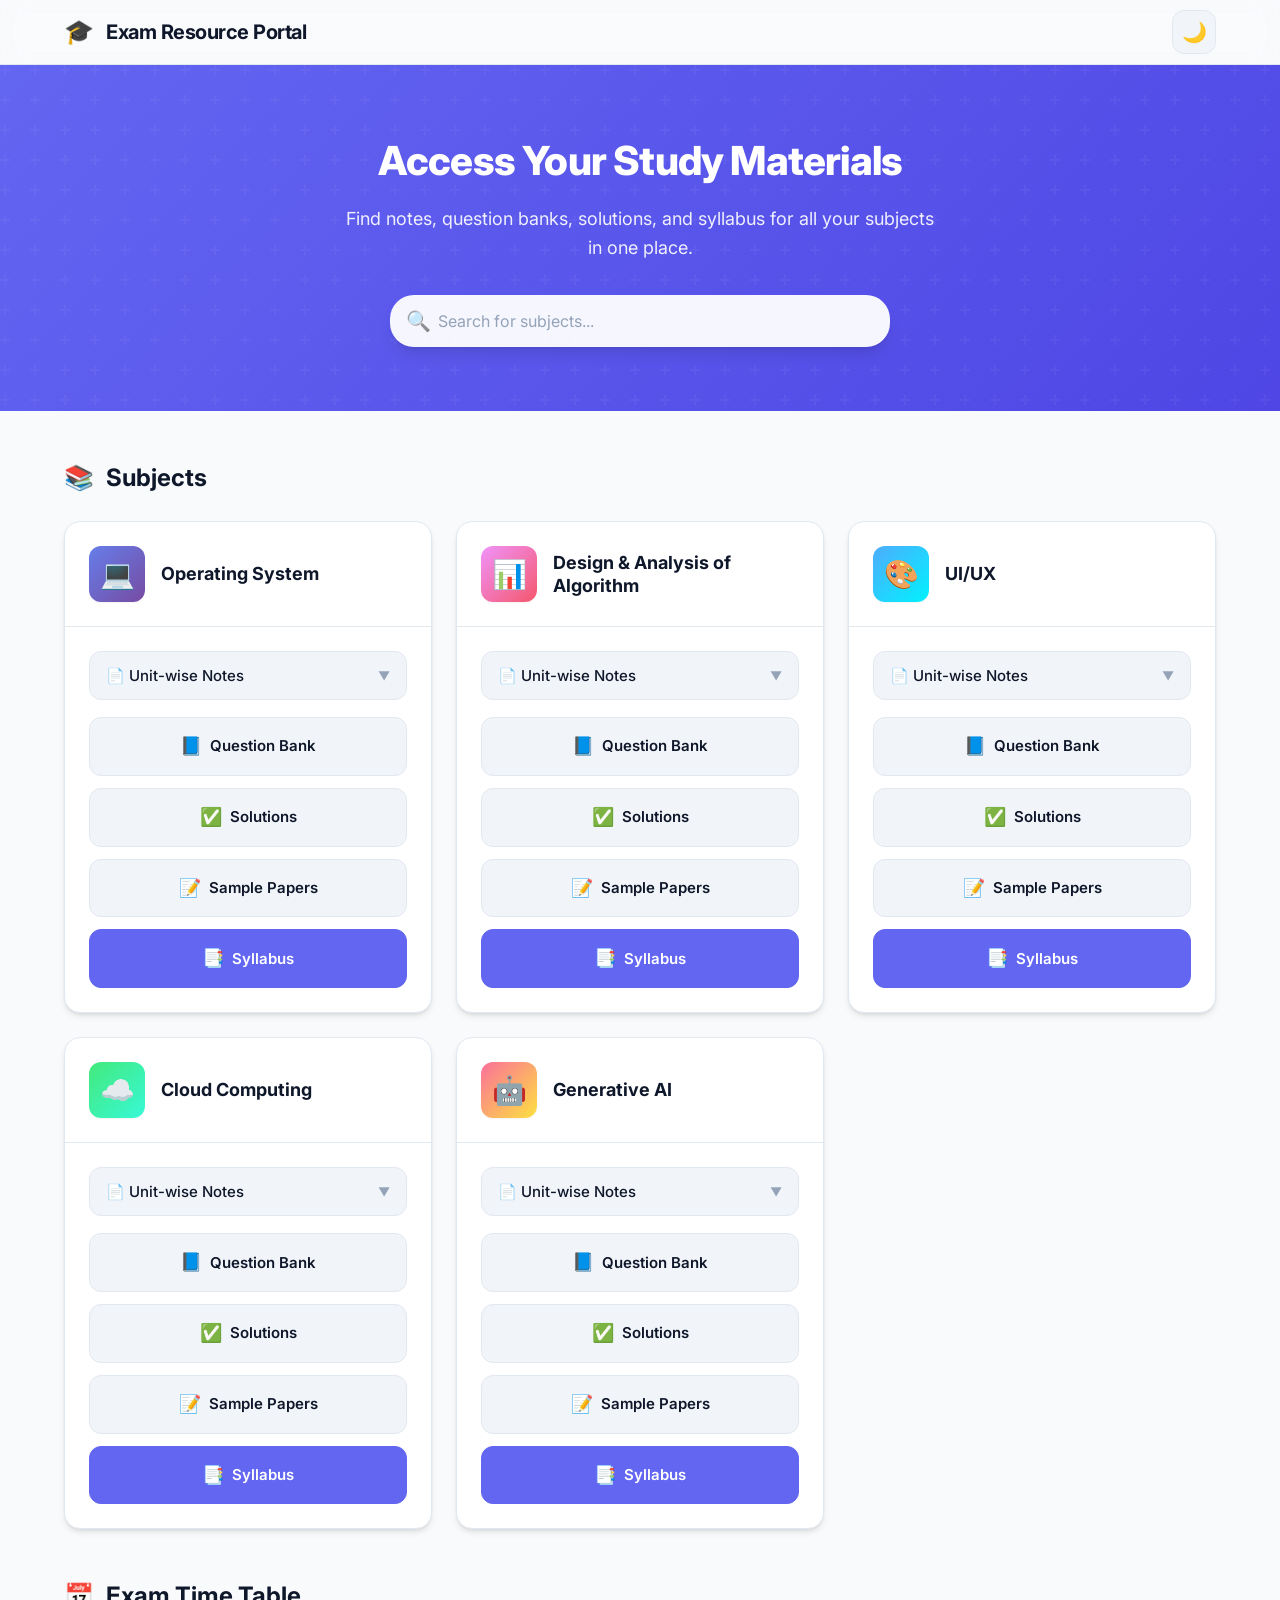
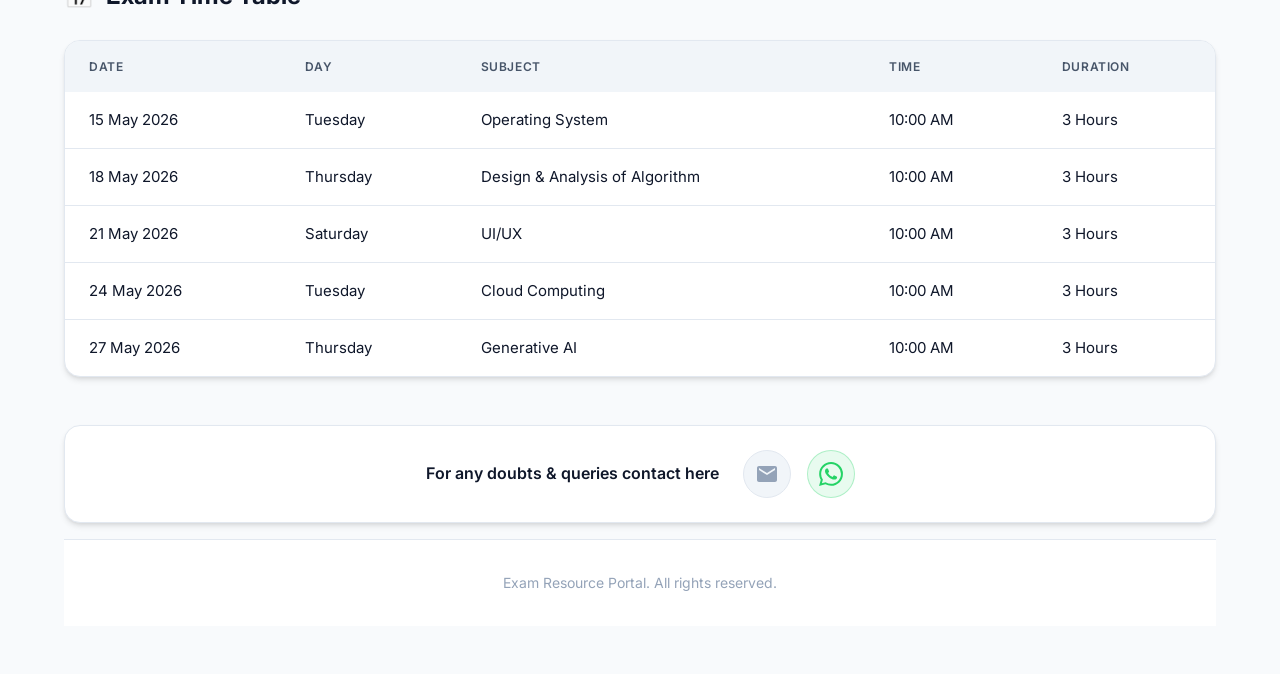
==== index.html @ 88c4375c "Update index.html" ====
<!DOCTYPE html>
<html lang="en">
<head>

        <!-- Google tag (gtag.js) -->
        <script async src="https://www.googletagmanager.com/gtag/js?id=G-FMNZ4J5W1L"></script>
        <script>
        window.dataLayer = window.dataLayer || [];
        function gtag(){dataLayer.push(arguments);}
        gtag('js', new Date());


        gtag('config', 'G-FMNZ4J5W1L');
        </script>


    <meta charset="UTF-8">
    <meta name="viewport" content="width=device-width, initial-scale=1.0">
    <title>Exam Resource Portal</title>
    <link rel="stylesheet" href="style.css">
    <link href="https://fonts.googleapis.com/css2?family=Inter:wght@300;400;500;600;700&display=swap" rel="stylesheet">
<base target="_blank">
</head>
<body>
    <!-- Navigation -->
    <nav class="navbar">
        <div class="container nav-container">
            <div class="logo">
                <span class="logo-icon">🎓</span>
                <span class="logo-text">Exam Resource Portal</span>
            </div>
            <div class="nav-right">
                <button class="theme-toggle" id="themeToggle" aria-label="Toggle Dark Mode">
                    <span class="toggle-icon">🌙</span>
                </button>
            </div>
        </div>
    </nav>

    <!-- Hero Section -->
    <header class="hero">
        <div class="container">
            <h1 class="hero-title">Access Your Study Materials</h1>
            <p class="hero-subtitle">Find notes, question banks, solutions, and syllabus for all your subjects in one place.</p>

            <div class="search-container">
                <span class="search-icon">🔍</span>
                <input type="text" class="search-input" id="searchInput" placeholder="Search for subjects..." autocomplete="off">
            </div>
        </div>
    </header>

    <!-- Main Content -->
    <main class="main-content">
        <div class="container">

            <!-- Subjects Section -->
            <section class="section subjects-section">
                <div class="section-header">
                    <span class="section-icon">📚</span>
                    <h2 class="section-title">Subjects</h2>
                </div>

                <div class="subjects-grid" id="subjectsGrid">

                    <!-- Operating System -->
                    <article class="subject-card" data-subject="Operating System">
                        <div class="card-header">
                            <div class="card-icon" style="background: linear-gradient(135deg, #667eea 0%, #764ba2 100%);">
                                💻
                            </div>
                            <h3 class="card-title">Operating System</h3>
                        </div>
                        <div class="card-body">
                            <div class="dropdown">
                                <button class="dropdown-toggle">
                                    <span>📄 Unit-wise Notes</span>
                                    <span class="dropdown-arrow">▼</span>
                                </button>
                                <div class="dropdown-menu">
                                    <a href="OS_Unit1.pdf" class="resource-link" download>
                                        <span class="link-icon">📄</span>
                                        <span>Unit 1</span>
                                    </a>
                                    <a href="OS_Unit2.pdf" class="resource-link" download>
                                        <span class="link-icon">📄</span>
                                        <span>Unit 2</span>
                                    </a>
                                    <a href="OS_Unit3.pdf" class="resource-link" download>
                                        <span class="link-icon">📄</span>
                                        <span>Unit 3</span>
                                    </a>
                                    <a href="OS_Unit4.pdf" class="resource-link" download>
                                        <span class="link-icon">📄</span>
                                        <span>Unit 4</span>
                                    </a>
                                </div>
                            </div>

                            <div class="button-group">
                                <a href="OS_QB.pdf" class="btn btn-secondary" download>
                                    <span class="btn-icon">📘</span>
                                    <span>Question Bank</span>
                                </a>
                                <a href="OS_QB_Solutions.pdf" class="btn btn-secondary" download>
                                    <span class="btn-icon">✅</span>
                                    <span>Solutions</span>
                                </a>
                                <a href="OS_Sample_papers.pdf" class="btn btn-secondary" download>
                                    <span class="btn-icon">📝</span>
                                    <span>Sample Papers</span>
                                </a>
                                <a href="Operating_System_Syllabus.pdf" class="btn btn-primary" download>
                                    <span class="btn-icon">📑</span>
                                    <span>Syllabus</span>
                                </a>
                            </div>
                        </div>
                    </article>

                    <!-- DAA -->
                    <article class="subject-card" data-subject="Design & Analysis of Algorithm">
                        <div class="card-header">
                            <div class="card-icon" style="background: linear-gradient(135deg, #f093fb 0%, #f5576c 100%);">
                                📊
                            </div>
                            <h3 class="card-title">Design & Analysis of Algorithm</h3>
                        </div>
                        <div class="card-body">
                            <div class="dropdown">
                                <button class="dropdown-toggle">
                                    <span>📄 Unit-wise Notes</span>
                                    <span class="dropdown-arrow">▼</span>
                                </button>
                                <div class="dropdown-menu">
                                    <a href="DAA_Unit1.pdf" class="resource-link" download>
                                        <span class="link-icon">📄</span>
                                        <span>Unit 1</span>
                                    </a>
                                    <a href="DAA_Unit2.pdf" class="resource-link" download>
                                        <span class="link-icon">📄</span>
                                        <span>Unit 2</span>
                                    </a>
                                    <a href="DAA_Unit3.pdf" class="resource-link" download>
                                        <span class="link-icon">📄</span>
                                        <span>Unit 3</span>
                                    </a>
                                    <a href="DAA_Unit4.pdf" class="resource-link" download>
                                        <span class="link-icon">📄</span>
                                        <span>Unit 4</span>
                                    </a>
                                </div>
                            </div>

                            <div class="button-group">
                                <a href="DAA_QB.pdf" class="btn btn-secondary" download>
                                    <span class="btn-icon">📘</span>
                                    <span>Question Bank</span>
                                </a>
                                <a href="DAA_QB_Solutions.pdf" class="btn btn-secondary" download>
                                    <span class="btn-icon">✅</span>
                                    <span>Solutions</span>
                                </a>
                                <a href="DAA_Sample_papers.pdf" class="btn btn-secondary" download>
                                    <span class="btn-icon">📝</span>
                                    <span>Sample Papers</span>
                                </a>
                                <a href="DAA_Syllabus.pdf" class="btn btn-primary" download>
                                    <span class="btn-icon">📑</span>
                                    <span>Syllabus</span>
                                </a>
                            </div>
                        </div>
                    </article>

                    <!-- UI/UX -->
                    <article class="subject-card" data-subject="UI/UX">
                        <div class="card-header">
                            <div class="card-icon" style="background: linear-gradient(135deg, #4facfe 0%, #00f2fe 100%);">
                                🎨
                            </div>
                            <h3 class="card-title">UI/UX</h3>
                        </div>
                        <div class="card-body">
                            <div class="dropdown">
                                <button class="dropdown-toggle">
                                    <span>📄 Unit-wise Notes</span>
                                    <span class="dropdown-arrow">▼</span>
                                </button>
                                <div class="dropdown-menu">
                                    <a href="UIUX_Unit1.pdf" class="resource-link" download>
                                        <span class="link-icon">📄</span>
                                        <span>Unit 1</span>
                                    </a>
                                    <a href="UIUX_Unit2.pdf" class="resource-link" download>
                                        <span class="link-icon">📄</span>
                                        <span>Unit 2</span>
                                    </a>
                                    <a href="UIUX_Unit3.pdf" class="resource-link" download>
                                        <span class="link-icon">📄</span>
                                        <span>Unit 3</span>
                                    </a>
                                    <a href="UIUX_Unit4.pdf" class="resource-link" download>
                                        <span class="link-icon">📄</span>
                                        <span>Unit 4</span>
                                    </a>
                                </div>
                            </div>

                            <div class="button-group">
                                <a href="UIUX_QB.pdf" class="btn btn-secondary" download>
                                    <span class="btn-icon">📘</span>
                                    <span>Question Bank</span>
                                </a>
                                <a href="UIUX_QB_Solutions.pdf" class="btn btn-secondary" download>
                                    <span class="btn-icon">✅</span>
                                    <span>Solutions</span>
                                </a>
                                <a href="UIUX_Sample_papers.pdf" class="btn btn-secondary" download>
                                    <span class="btn-icon">📝</span>
                                    <span>Sample Papers</span>
                                </a>
                                <a href="UIUX_Syllabus.pdf" class="btn btn-primary" download>
                                    <span class="btn-icon">📑</span>
                                    <span>Syllabus</span>
                                </a>
                            </div>
                        </div>
                    </article>

                    <!-- Cloud Computing -->
                    <article class="subject-card" data-subject="Cloud Computing">
                        <div class="card-header">
                            <div class="card-icon" style="background: linear-gradient(135deg, #43e97b 0%, #38f9d7 100%);">
                                ☁️
                            </div>
                            <h3 class="card-title">Cloud Computing</h3>
                        </div>
                        <div class="card-body">
                            <div class="dropdown">
                                <button class="dropdown-toggle">
                                    <span>📄 Unit-wise Notes</span>
                                    <span class="dropdown-arrow">▼</span>
                                </button>
                                <div class="dropdown-menu">
                                    <a href="CC_Unit1.pdf" class="resource-link" download>
                                        <span class="link-icon">📄</span>
                                        <span>Unit 1</span>
                                    </a>
                                    <a href="CC_Unit2.pdf" class="resource-link" download>
                                        <span class="link-icon">📄</span>
                                        <span>Unit 2</span>
                                    </a>
                                    <a href="CC_Unit3.pdf" class="resource-link" download>
                                        <span class="link-icon">📄</span>
                                        <span>Unit 3</span>
                                    </a>
                                    <a href="CC_Unit4.pdf" class="resource-link" download>
                                        <span class="link-icon">📄</span>
                                        <span>Unit 4</span>
                                    </a>
                                </div>
                            </div>

                            <div class="button-group">
                                <a href="CC_QB.pdf" class="btn btn-secondary" download>
                                    <span class="btn-icon">📘</span>
                                    <span>Question Bank</span>
                                </a>
                                <a href="CC_QB_Solutions.pdf" class="btn btn-secondary" download>
                                    <span class="btn-icon">✅</span>
                                    <span>Solutions</span>
                                </a>
                                <a href="CC_Sample_papers.pdf" class="btn btn-secondary" download>
                                    <span class="btn-icon">📝</span>
                                    <span>Sample Papers</span>
                                </a>
                                <a href="CC_Syllabus.pdf" class="btn btn-primary" download>
                                    <span class="btn-icon">📑</span>
                                    <span>Syllabus</span>
                                </a>
                            </div>
                        </div>
                    </article>

                    <!-- Generative AI -->
                    <article class="subject-card" data-subject="Generative AI">
                        <div class="card-header">
                            <div class="card-icon" style="background: linear-gradient(135deg, #fa709a 0%, #fee140 100%);">
                                🤖
                            </div>
                            <h3 class="card-title">Generative AI</h3>
                        </div>
                        <div class="card-body">
                            <div class="dropdown">
                                <button class="dropdown-toggle">
                                    <span>📄 Unit-wise Notes</span>
                                    <span class="dropdown-arrow">▼</span>
                                </button>
                                <div class="dropdown-menu">
                                    <a href="GEN_AI_Unit1.pdf" class="resource-link" download>
                                        <span class="link-icon">📄</span>
                                        <span>Unit 1</span>
                                    </a>
                                    <a href="GEN_AI_Unit2.pdf" class="resource-link" download>
                                        <span class="link-icon">📄</span>
                                        <span>Unit 2</span>
                                    </a>
                                    <a href="GEN_AI_Unit3.pdf" class="resource-link" download>
                                        <span class="link-icon">📄</span>
                                        <span>Unit 3</span>
                                    </a>
                                    <a href="GEN_AI_Unit4.pdf" class="resource-link" download>
                                        <span class="link-icon">📄</span>
                                        <span>Unit 4</span>
                                    </a>
                                </div>
                            </div>

                            <div class="button-group">
                                <a href="GEN_AI_QB.pdf" class="btn btn-secondary" download>
                                    <span class="btn-icon">📘</span>
                                    <span>Question Bank</span>
                                </a>
                                <a href="GEN_AI_QB_Solutions.pdf" class="btn btn-secondary" download>
                                    <span class="btn-icon">✅</span>
                                    <span>Solutions</span>
                                </a>
                                <a href="GEN_AI_Sample_papers.pdf" class="btn btn-secondary" download>
                                    <span class="btn-icon">📝</span>
                                    <span>Sample Papers</span>
                                </a>
                                <a href="GEN_AI_6TH_Syllabus.pdf" class="btn btn-primary" download>
                                    <span class="btn-icon">📑</span>
                                    <span>Syllabus</span>
                                </a>
                            </div>
                        </div>
                    </article>

                </div>

                <!-- No Results Message -->
                <div class="no-results" id="noResults" style="display: none;">
                    <div class="no-results-icon">🔍</div>
                    <h3>No subjects found</h3>
                    <p>Try adjusting your search terms</p>
                </div>
            </section>

            <!-- Exam Time Table Section -->
            <section class="section timetable-section">
                <div class="section-header">
                    <span class="section-icon">📅</span>
                    <h2 class="section-title">Exam Time Table</h2>
                </div>
                <div class="table-wrapper">
                    <table class="timetable">
                        <thead>
                            <tr>
                                <th>Date</th>
                                <th>Day</th>
                                <th>Subject</th>
                                <th>Time</th>
                                <th>Duration</th>
                            </tr>
                        </thead>
                        <tbody>
                            <tr>
                                <td>15 May 2026</td>
                                <td>Tuesday</td>
                                <td>Operating System</td>
                                <td>10:00 AM</td>
                                <td>3 Hours</td>
                            </tr>
                            <tr>
                                <td>18 May 2026</td>
                                <td>Thursday</td>
                                <td>Design & Analysis of Algorithm</td>
                                <td>10:00 AM</td>
                                <td>3 Hours</td>
                            </tr>
                            <tr>
                                <td>21 May 2026</td>
                                <td>Saturday</td>
                                <td>UI/UX</td>
                                <td>10:00 AM</td>
                                <td>3 Hours</td>
                            </tr>
                            <tr>
                                <td>24 May 2026</td>
                                <td>Tuesday</td>
                                <td>Cloud Computing</td>
                                <td>10:00 AM</td>
                                <td>3 Hours</td>
                            </tr>
                            <tr>
                                <td>27 May 2026</td>
                                <td>Thursday</td>
                                <td>Generative AI</td>
                                <td>10:00 AM</td>
                                <td>3 Hours</td>
                            </tr>
                        </tbody>
                    </table>
                </div>
            </section>

            <!-- Contact Section -->
            <section class="section contact-section">
                <div class="contact-card">
                    <div class="contact-text">For any doubts & queries contact here</div>
                    <div class="contact-icons">
                        <a href="mailto:arman.tamboli23@pccoepune.org" class="contact-icon-link email-link" aria-label="Email">
                            <svg class="contact-svg-icon" viewBox="0 0 24 24" fill="none" xmlns="http://www.w3.org/2000/svg">
                                <path d="M20 4H4C2.9 4 2.01 4.9 2.01 6L2 18C2 19.1 2.9 20 4 20H20C21.1 20 22 19.1 22 18V6C22 4.9 21.1 4 20 4ZM20 8L12 13L4 8V6L12 11L20 6V8Z" fill="currentColor"/>
                            </svg>
                        </a>
                        <a href="https://wa.me/918847712083" target="_blank" rel="noopener noreferrer" class="contact-icon-link whatsapp-link" aria-label="WhatsApp">
                            <svg class="contact-svg-icon" viewBox="0 0 24 24" fill="none" xmlns="http://www.w3.org/2000/svg">
                                <path fill-rule="evenodd" clip-rule="evenodd" d="M17.472 14.382c-.297-.149-1.758-.867-2.03-.967-.273-.099-.471-.148-.67.15-.197.297-.767.966-.94 1.164-.173.199-.347.223-.644.075-.297-.15-1.255-.463-2.39-1.475-.883-.788-1.48-1.761-1.653-2.059-.173-.297-.018-.458.13-.606.134-.133.298-.347.446-.52.149-.174.198-.298.298-.497.099-.198.05-.371-.025-.52-.075-.149-.669-1.612-.916-2.207-.242-.579-.487-.5-.669-.51-.173-.008-.371-.01-.57-.01-.198 0-.52.074-.792.372-.272.297-1.04 1.016-1.04 2.479 0 1.462 1.065 2.875 1.213 3.074.149.198 2.096 3.2 5.077 4.487.709.306 1.262.489 1.694.625.712.227 1.36.195 1.871.118.571-.085 1.758-.719 2.006-1.413.248-.694.248-1.289.173-1.413-.074-.124-.272-.198-.57-.347m-5.421 7.403h-.004a9.87 9.87 0 01-5.031-1.378l-.361-.214-3.741.982.998-3.648-.235-.374a9.86 9.86 0 01-1.51-5.26c.001-5.45 4.436-9.884 9.888-9.884 2.64 0 5.122 1.03 6.988 2.898a9.825 9.825 0 012.893 6.994c-.003 5.45-4.437 9.884-9.885 9.884m8.413-18.297A11.815 11.815 0 0012.05 0C5.495 0 .16 5.335.157 11.892c0 2.096.547 4.142 1.588 5.945L.057 24l6.305-1.654a11.882 11.882 0 005.683 1.448h.005c6.554 0 11.89-5.335 11.893-11.893a11.821 11.821 0 00-3.48-8.413z" fill="currentColor"/>
                            </svg>
                        </a>
                    </div>
                </div>
            </section>

        <!-- Footer -->
    <footer class="footer">
        <div class="container">
            <p> Exam Resource Portal. All rights reserved.</p>
        </div>
    </footer>

    <script src="script.js"></script>
</body>
</html>
---- style.css ----
/* ============================================
   CSS VARIABLES & THEME SYSTEM
   ============================================ */
:root {
    /* Light Theme Colors */
    --bg-primary: #f8fafc;
    --bg-secondary: #ffffff;
    --bg-tertiary: #f1f5f9;
    --text-primary: #0f172a;
    --text-secondary: #475569;
    --text-muted: #94a3b8;
    --border-color: #e2e8f0;
    --shadow-sm: 0 1px 2px 0 rgb(0 0 0 / 0.05);
    --shadow-md: 0 4px 6px -1px rgb(0 0 0 / 0.1), 0 2px 4px -2px rgb(0 0 0 / 0.1);
    --shadow-lg: 0 10px 15px -3px rgb(0 0 0 / 0.1), 0 4px 6px -4px rgb(0 0 0 / 0.1);
    --shadow-xl: 0 20px 25px -5px rgb(0 0 0 / 0.1), 0 8px 10px -6px rgb(0 0 0 / 0.1);
    --accent-primary: #6366f1;
    --accent-primary-hover: #4f46e5;
    --accent-secondary: #f1f5f9;
    --accent-secondary-hover: #e2e8f0;
    --success: #10b981;
    --radius-sm: 8px;
    --radius-md: 12px;
    --radius-lg: 16px;
    --radius-xl: 24px;
    --transition-fast: 150ms ease;
    --transition-base: 250ms ease;
    --transition-slow: 350ms ease;
}

[data-theme="dark"] {
    /* Dark Theme Colors */
    --bg-primary: #0f172a;
    --bg-secondary: #1e293b;
    --bg-tertiary: #334155;
    --text-primary: #f1f5f9;
    --text-secondary: #cbd5e1;
    --text-muted: #64748b;
    --border-color: #334155;
    --shadow-sm: 0 1px 2px 0 rgb(0 0 0 / 0.3);
    --shadow-md: 0 4px 6px -1px rgb(0 0 0 / 0.4), 0 2px 4px -2px rgb(0 0 0 / 0.4);
    --shadow-lg: 0 10px 15px -3px rgb(0 0 0 / 0.5), 0 4px 6px -4px rgb(0 0 0 / 0.5);
    --shadow-xl: 0 20px 25px -5px rgb(0 0 0 / 0.5), 0 8px 10px -6px rgb(0 0 0 / 0.5);
    --accent-primary: #818cf8;
    --accent-primary-hover: #a5b4fc;
    --accent-secondary: #334155;
    --accent-secondary-hover: #475569;
}

/* ============================================
   RESET & BASE STYLES
   ============================================ */
* {
    margin: 0;
    padding: 0;
    box-sizing: border-box;
}

html {
    scroll-behavior: smooth;
}

body {
    font-family: 'Inter', -apple-system, BlinkMacSystemFont, 'Segoe UI', Roboto, sans-serif;
    background-color: var(--bg-primary);
    color: var(--text-primary);
    line-height: 1.6;
    transition: background-color var(--transition-base), color var(--transition-base);
    min-height: 100vh;
    display: flex;
    flex-direction: column;
}

a {
    text-decoration: none;
    color: inherit;
}

.container {
    width: 100%;
    max-width: 1200px;
    margin: 0 auto;
    padding: 0 1.5rem;
}

/* ============================================
   NAVIGATION
   ============================================ */
.navbar {
    background-color: var(--bg-secondary);
    border-bottom: 1px solid var(--border-color);
    position: sticky;
    top: 0;
    z-index: 100;
    backdrop-filter: blur(12px);
    background-color: rgba(var(--bg-secondary), 0.85);
    transition: background-color var(--transition-base), border-color var(--transition-base);
}

.nav-container {
    display: flex;
    align-items: center;
    justify-content: space-between;
    height: 64px;
}

.logo {
    display: flex;
    align-items: center;
    gap: 0.75rem;
}

.logo-icon {
    font-size: 1.5rem;
    line-height: 1;
}

.logo-text {
    font-size: 1.25rem;
    font-weight: 700;
    color: var(--text-primary);
    letter-spacing: -0.025em;
}

.nav-right {
    display: flex;
    align-items: center;
    gap: 1rem;
}

.theme-toggle {
    background: var(--bg-tertiary);
    border: 1px solid var(--border-color);
    width: 44px;
    height: 44px;
    border-radius: var(--radius-md);
    display: flex;
    align-items: center;
    justify-content: center;
    cursor: pointer;
    font-size: 1.25rem;
    transition: all var(--transition-fast);
    color: var(--text-primary);
}

.theme-toggle:hover {
    transform: scale(1.05);
    box-shadow: var(--shadow-md);
    background: var(--accent-secondary);
}

/* ============================================
   HERO SECTION
   ============================================ */
.hero {
    background: linear-gradient(135deg, var(--accent-primary) 0%, var(--accent-primary-hover) 100%);
    color: white;
    padding: 4rem 0;
    text-align: center;
    position: relative;
    overflow: hidden;
}

.hero::before {
    content: '';
    position: absolute;
    top: 0;
    left: 0;
    right: 0;
    bottom: 0;
    background: url("data:image/svg+xml,%3Csvg width='60' height='60' viewBox='0 0 60 60' xmlns='http://www.w3.org/2000/svg'%3E%3Cg fill='none' fill-rule='evenodd'%3E%3Cg fill='%23ffffff' fill-opacity='0.08'%3E%3Cpath d='M36 34v-4h-2v4h-4v2h4v4h2v-4h4v-2h-4zm0-30V0h-2v4h-4v2h4v4h2V6h4V4h-4zM6 34v-4H4v4H0v2h4v4h2v-4h4v-2H6zM6 4V0H4v4H0v2h4v4h2V6h4V4H6z'/%3E%3C/g%3E%3C/g%3E%3C/svg%3E");
    opacity: 0.5;
}

.hero-title {
    font-size: 2.5rem;
    font-weight: 800;
    margin-bottom: 0.75rem;
    position: relative;
    letter-spacing: -0.02em;
}

.hero-subtitle {
    font-size: 1.125rem;
    opacity: 0.9;
    margin-bottom: 2rem;
    max-width: 600px;
    margin-left: auto;
    margin-right: auto;
    position: relative;
}

/* Search Bar */
.search-container {
    position: relative;
    max-width: 500px;
    margin: 0 auto;
    position: relative;
    z-index: 1;
}

.search-icon {
    position: absolute;
    left: 1rem;
    top: 50%;
    transform: translateY(-50%);
    font-size: 1.25rem;
    opacity: 0.7;
    pointer-events: none;
}

.search-input {
    width: 100%;
    padding: 1rem 1rem 1rem 3rem;
    border: none;
    border-radius: var(--radius-xl);
    background: rgba(255, 255, 255, 0.95);
    color: var(--text-primary);
    font-size: 1rem;
    font-family: inherit;
    box-shadow: var(--shadow-lg);
    transition: all var(--transition-fast);
}

.search-input:focus {
    outline: none;
    box-shadow: 0 0 0 4px rgba(255, 255, 255, 0.3), var(--shadow-xl);
}

.search-input::placeholder {
    color: var(--text-muted);
}

/* ============================================
   MAIN CONTENT & SECTIONS
   ============================================ */
.main-content {
    flex: 1;
    padding: 3rem 0;
}

.section {
    margin-bottom: 3rem;
}

.section-header {
    display: flex;
    align-items: center;
    gap: 0.75rem;
    margin-bottom: 1.5rem;
}

.section-icon {
    font-size: 1.5rem;
}

.section-title {
    font-size: 1.5rem;
    font-weight: 700;
    color: var(--text-primary);
}

/* ============================================
   TIMETABLE
   ============================================ */
.table-wrapper {
    background: var(--bg-secondary);
    border-radius: var(--radius-lg);
    box-shadow: var(--shadow-md);
    overflow: hidden;
    border: 1px solid var(--border-color);
    transition: box-shadow var(--transition-base), border-color var(--transition-base);
}

.timetable {
    width: 100%;
    border-collapse: collapse;
    font-size: 0.9375rem;
}

.timetable thead {
    background: var(--bg-tertiary);
}

.timetable th {
    padding: 1rem 1.5rem;
    text-align: left;
    font-weight: 600;
    color: var(--text-secondary);
    text-transform: uppercase;
    font-size: 0.75rem;
    letter-spacing: 0.05em;
}

.timetable td {
    padding: 1rem 1.5rem;
    border-bottom: 1px solid var(--border-color);
    color: var(--text-primary);
    transition: background-color var(--transition-fast);
}

.timetable tbody tr {
    transition: background-color var(--transition-fast);
}

.timetable tbody tr:hover {
    background-color: var(--bg-tertiary);
}

.timetable tbody tr:last-child td {
    border-bottom: none;
}

/* ============================================
   SUBJECT CARDS GRID
   ============================================ */
.subjects-grid {
    display: grid;
    grid-template-columns: repeat(auto-fill, minmax(320px, 1fr));
    gap: 1.5rem;
}

.subject-card {
    background: var(--bg-secondary);
    border-radius: var(--radius-lg);
    box-shadow: var(--shadow-md);
    border: 1px solid var(--border-color);
    overflow: hidden;
    transition: transform var(--transition-base), box-shadow var(--transition-base), border-color var(--transition-base);
    display: flex;
    flex-direction: column;
}

.subject-card:hover {
    transform: translateY(-4px);
    box-shadow: var(--shadow-xl);
    border-color: var(--accent-primary);
}

.card-header {
    padding: 1.5rem;
    display: flex;
    align-items: center;
    gap: 1rem;
    border-bottom: 1px solid var(--border-color);
}

.card-icon {
    width: 56px;
    height: 56px;
    border-radius: var(--radius-md);
    display: flex;
    align-items: center;
    justify-content: center;
    font-size: 1.75rem;
    flex-shrink: 0;
    box-shadow: var(--shadow-sm);
}

.card-title {
    font-size: 1.125rem;
    font-weight: 700;
    color: var(--text-primary);
    line-height: 1.3;
}

.card-body {
    padding: 1.5rem;
    display: flex;
    flex-direction: column;
    gap: 1rem;
    flex: 1;
}

/* ============================================
   DROPDOWN (COLLAPSIBLE)
   ============================================ */
.dropdown {
    position: relative;
}

.dropdown-toggle {
    width: 100%;
    display: flex;
    align-items: center;
    justify-content: space-between;
    padding: 0.875rem 1rem;
    background: var(--bg-tertiary);
    border: 1px solid var(--border-color);
    border-radius: var(--radius-md);
    color: var(--text-primary);
    font-size: 0.9375rem;
    font-weight: 500;
    font-family: inherit;
    cursor: pointer;
    transition: all var(--transition-fast);
}

.dropdown-toggle:hover {
    background: var(--accent-secondary-hover);
    border-color: var(--accent-primary);
}

.dropdown-toggle.active {
    border-radius: var(--radius-md) var(--radius-md) 0 0;
    border-bottom-color: transparent;
    background: var(--accent-secondary-hover);
}

.dropdown-arrow {
    font-size: 0.75rem;
    transition: transform var(--transition-base);
    color: var(--text-muted);
}

.dropdown-toggle.active .dropdown-arrow {
    transform: rotate(180deg);
}

.dropdown-menu {
    max-height: 0;
    overflow: hidden;
    transition: max-height var(--transition-slow), opacity var(--transition-base);
    opacity: 0;
    background: var(--bg-tertiary);
    border: 1px solid var(--border-color);
    border-top: none;
    border-radius: 0 0 var(--radius-md) var(--radius-md);
    display: flex;
    flex-direction: column;
}

.dropdown-menu.open {
    max-height: 300px;
    opacity: 1;
}

.resource-link {
    display: flex;
    align-items: center;
    gap: 0.75rem;
    padding: 0.75rem 1rem;
    color: var(--text-secondary);
    font-size: 0.9375rem;
    transition: all var(--transition-fast);
    border-bottom: 1px solid var(--border-color);
}

.resource-link:last-child {
    border-bottom: none;
}

.resource-link:hover {
    background: var(--bg-secondary);
    color: var(--accent-primary);
    padding-left: 1.25rem;
}

.link-icon {
    font-size: 1rem;
}

/* ============================================
   BUTTONS
   ============================================ */
.button-group {
    display: flex;
    flex-direction: column;
    gap: 0.75rem;
    margin-top: auto;
}

.btn {
    display: flex;
    align-items: center;
    justify-content: center;
    gap: 0.5rem;
    padding: 0.875rem 1rem;
    border-radius: var(--radius-md);
    font-size: 0.9375rem;
    font-weight: 600;
    font-family: inherit;
    cursor: pointer;
    transition: all var(--transition-fast);
    border: 1px solid transparent;
}

.btn-icon {
    font-size: 1.125rem;
}

.btn-primary {
    background: var(--accent-primary);
    color: white;
    border-color: var(--accent-primary);
}

.btn-primary:hover {
    background: var(--accent-primary-hover);
    transform: translateY(-2px);
    box-shadow: 0 4px 12px rgba(99, 102, 241, 0.4);
}

.btn-secondary {
    background: var(--accent-secondary);
    color: var(--text-primary);
    border-color: var(--border-color);
}

.btn-secondary:hover {
    background: var(--accent-secondary-hover);
    border-color: var(--accent-primary);
    transform: translateY(-2px);
}

/* ============================================
   NO RESULTS
   ============================================ */
.no-results {
    text-align: center;
    padding: 4rem 2rem;
    color: var(--text-muted);
}

.no-results-icon {
    font-size: 3rem;
    margin-bottom: 1rem;
    opacity: 0.5;
}

.no-results h3 {
    color: var(--text-secondary);
    margin-bottom: 0.5rem;
}

/* ============================================
   FOOTER
   ============================================ */
.footer {
    background: var(--bg-secondary);
    border-top: 1px solid var(--border-color);
    padding: 2rem 0;
    text-align: center;
    color: var(--text-muted);
    font-size: 0.875rem;
    margin-top: auto;
}

/* ============================================
   CONTACT SECTION
   ============================================ */
.contact-section {
    margin-top: 2rem;
    margin-bottom: 1rem;
}

.contact-card {
    background: var(--bg-secondary);
    border: 1px solid var(--border-color);
    border-radius: var(--radius-lg);
    padding: 1.5rem 2rem;
    display: flex;
    align-items: center;
    justify-content: center;
    gap: 1.5rem;
    box-shadow: var(--shadow-md);
    transition: box-shadow var(--transition-base), border-color var(--transition-base);
    flex-wrap: wrap;
    text-align: center;
}

.contact-card:hover {
    box-shadow: var(--shadow-lg);
    border-color: var(--accent-primary);
}

.contact-text {
    font-size: 1rem;
    font-weight: 600;
    color: var(--text-primary);
}

.contact-icons {
    display: flex;
    align-items: center;
    gap: 1rem;
}

.contact-icon-link {
    display: flex;
    align-items: center;
    justify-content: center;
    width: 48px;
    height: 48px;
    border-radius: 50%;
    background: var(--bg-tertiary);
    border: 1px solid var(--border-color);
    transition: all var(--transition-fast);
    cursor: pointer;
}

.contact-svg-icon {
    width: 24px;
    height: 24px;
    transition: all var(--transition-fast);
}

/* Email icon - default gray, hover red */
.email-link {
    color: var(--text-muted);
}

.email-link:hover {
    transform: scale(1.1) translateY(-2px);
    background: #EA4335;
    border-color: #EA4335;
    box-shadow: 0 4px 12px rgba(234, 67, 53, 0.35);
    color: white;
}

/* WhatsApp icon - official green #25D366 */
.whatsapp-link {
    color: #25D366;
    background: rgba(37, 211, 102, 0.1);
    border-color: rgba(37, 211, 102, 0.3);
}

.whatsapp-link:hover {
    transform: scale(1.1) translateY(-2px);
    background: #25D366;
    border-color: #25D366;
    box-shadow: 0 4px 12px rgba(37, 211, 102, 0.4);
    color: white;
}

/* Responsive Contact Section */
@media (max-width: 480px) {
    .contact-card {
        flex-direction: column;
        gap: 1rem;
        padding: 1.25rem;
    }

    .contact-text {
        font-size: 0.9375rem;
    }

    .contact-icon-link {
        width: 44px;
        height: 44px;
    }

    .contact-svg-icon {
        width: 20px;
        height: 20px;
    }
}

/* ============================================
   ANIMATIONS
   ============================================ */
@keyframes fadeInUp {
    from {
        opacity: 0;
        transform: translateY(20px);
    }
    to {
        opacity: 1;
        transform: translateY(0);
    }
}

.subject-card {
    animation: fadeInUp 0.5s ease forwards;
    opacity: 0;
}

.subject-card:nth-child(1) { animation-delay: 0.1s; }
.subject-card:nth-child(2) { animation-delay: 0.2s; }
.subject-card:nth-child(3) { animation-delay: 0.3s; }
.subject-card:nth-child(4) { animation-delay: 0.4s; }
.subject-card:nth-child(5) { animation-delay: 0.5s; }

/* ============================================
   RESPONSIVE DESIGN
   ============================================ */
@media (max-width: 768px) {
    .hero-title {
        font-size: 1.875rem;
    }

    .hero-subtitle {
        font-size: 1rem;
    }

    .subjects-grid {
        grid-template-columns: 1fr;
    }

    .timetable th,
    .timetable td {
        padding: 0.875rem 1rem;
        font-size: 0.875rem;
    }

    .card-header {
        padding: 1.25rem;
    }

    .card-body {
        padding: 1.25rem;
    }

    .section-title {
        font-size: 1.25rem;
    }

    .contact-card {
        flex-direction: column;
        gap: 1rem;
        padding: 1.25rem;
    }
}

@media (max-width: 480px) {
    .logo-text {
        font-size: 1rem;
    }

    .hero {
        padding: 3rem 0;
    }

    .hero-title {
        font-size: 1.5rem;
    }

    .search-input {
        padding: 0.875rem 0.875rem 0.875rem 2.75rem;
    }

    .container {
        padding: 0 1rem;
    }

    .contact-text {
        font-size: 0.9375rem;
    }

    .contact-icon-link {
        width: 44px;
        height: 44px;
    }

    .contact-svg-icon {
        width: 20px;
        height: 20px;
    }
}
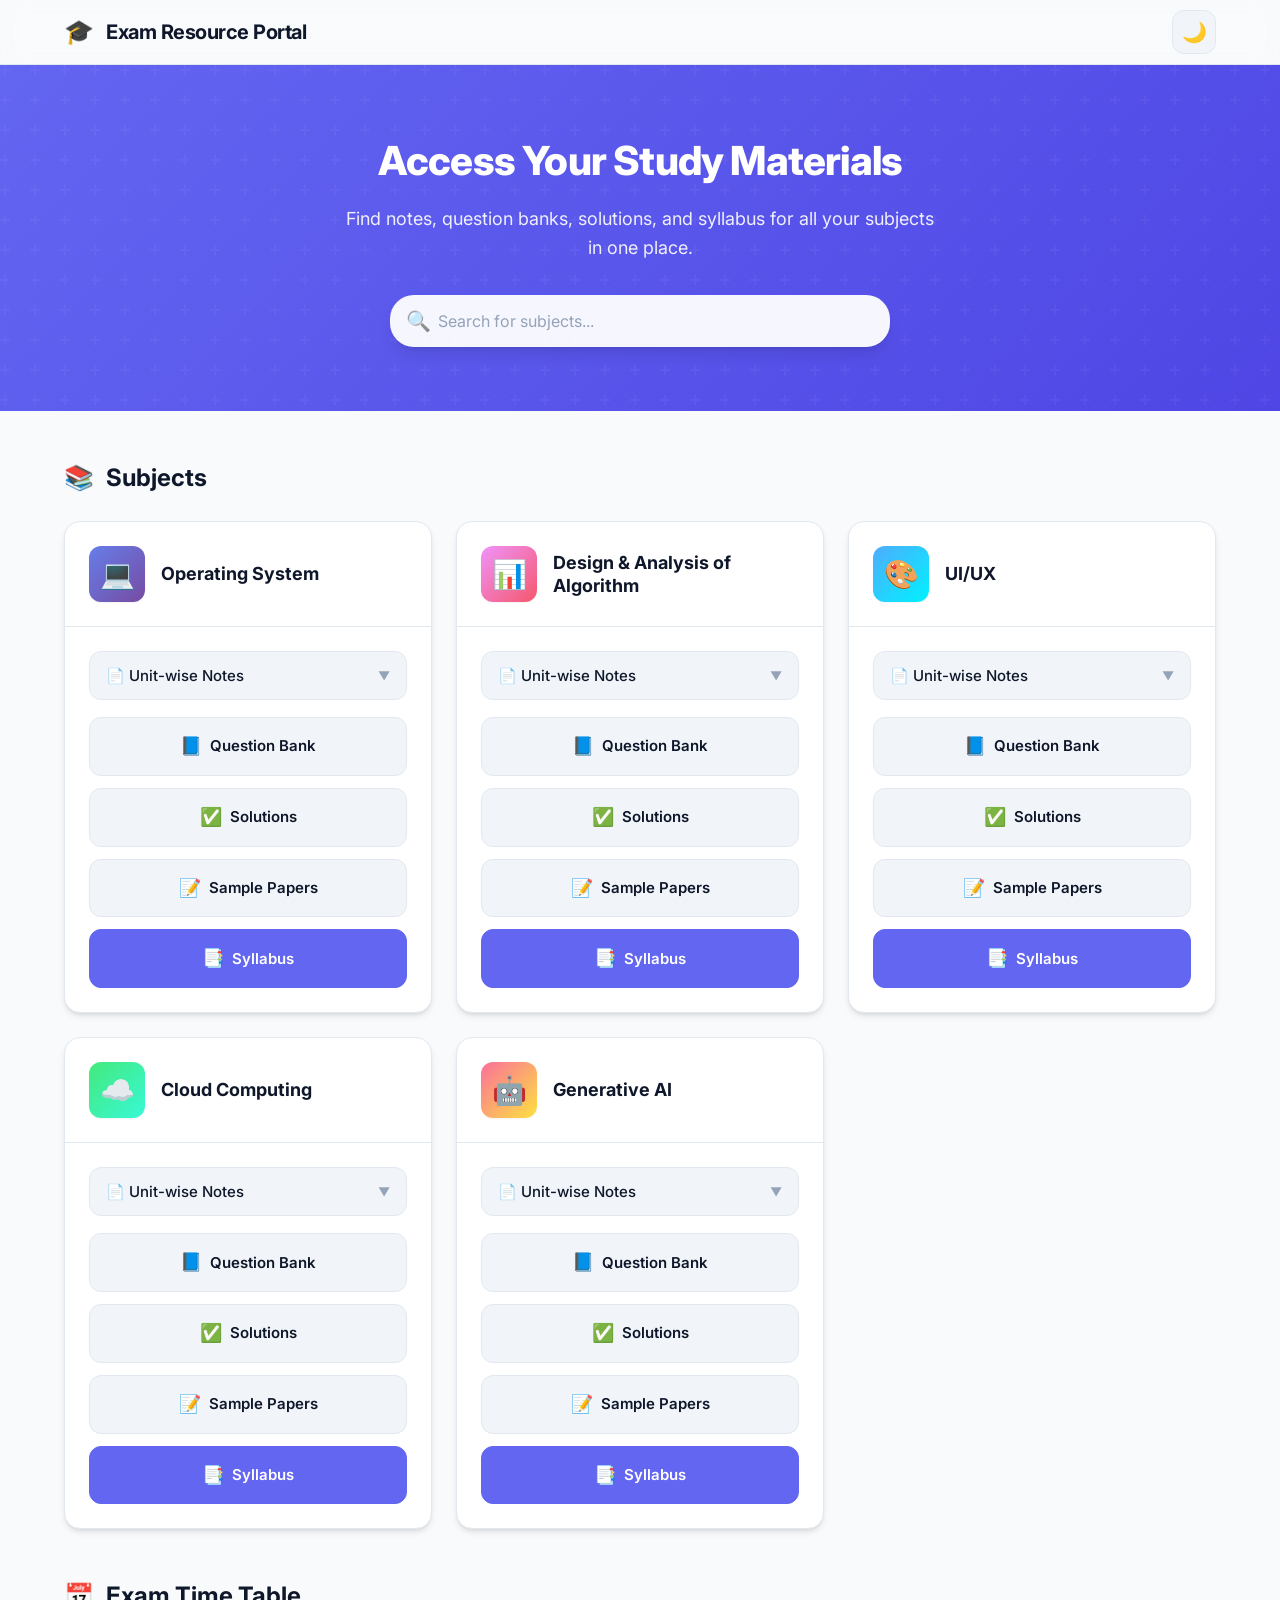
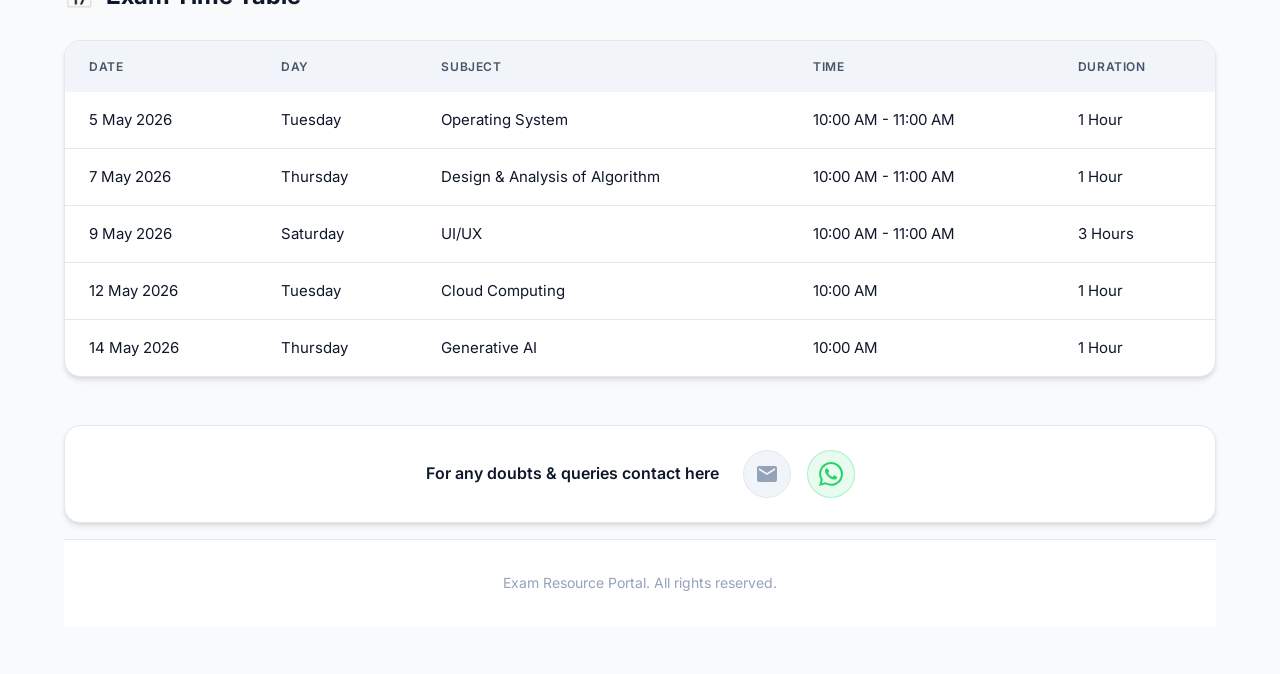
==== commit 06df0aab: "Update index.html" ====
--- a/index.html
+++ b/index.html
@@ -367,39 +367,39 @@
                         </thead>
                         <tbody>
                             <tr>
-                                <td>15 May 2026</td>
+                                <td>5 May 2026</td>
                                 <td>Tuesday</td>
                                 <td>Operating System</td>
-                                <td>10:00 AM</td>
-                                <td>3 Hours</td>
-                            </tr>
-                            <tr>
-                                <td>18 May 2026</td>
+                                <td>10:00 AM - 11:00 AM</td>
+                                <td>1 Hour</td>
+                            </tr>
+                            <tr>
+                                <td>7 May 2026</td>
                                 <td>Thursday</td>
                                 <td>Design & Analysis of Algorithm</td>
-                                <td>10:00 AM</td>
-                                <td>3 Hours</td>
-                            </tr>
-                            <tr>
-                                <td>21 May 2026</td>
+                                <td>10:00 AM - 11:00 AM</td>
+                                <td>1 Hour</td>
+                            </tr>
+                            <tr>
+                                <td>9 May 2026</td>
                                 <td>Saturday</td>
                                 <td>UI/UX</td>
-                                <td>10:00 AM</td>
+                                <td>10:00 AM - 11:00 AM</td>
                                 <td>3 Hours</td>
                             </tr>
                             <tr>
-                                <td>24 May 2026</td>
+                                <td>12 May 2026</td>
                                 <td>Tuesday</td>
                                 <td>Cloud Computing</td>
                                 <td>10:00 AM</td>
-                                <td>3 Hours</td>
-                            </tr>
-                            <tr>
-                                <td>27 May 2026</td>
+                                <td>1 Hour</td>
+                            </tr>
+                            <tr>
+                                <td>14 May 2026</td>
                                 <td>Thursday</td>
                                 <td>Generative AI</td>
                                 <td>10:00 AM</td>
-                                <td>3 Hours</td>
+                                <td>1 Hour</td>
                             </tr>
                         </tbody>
                     </table>
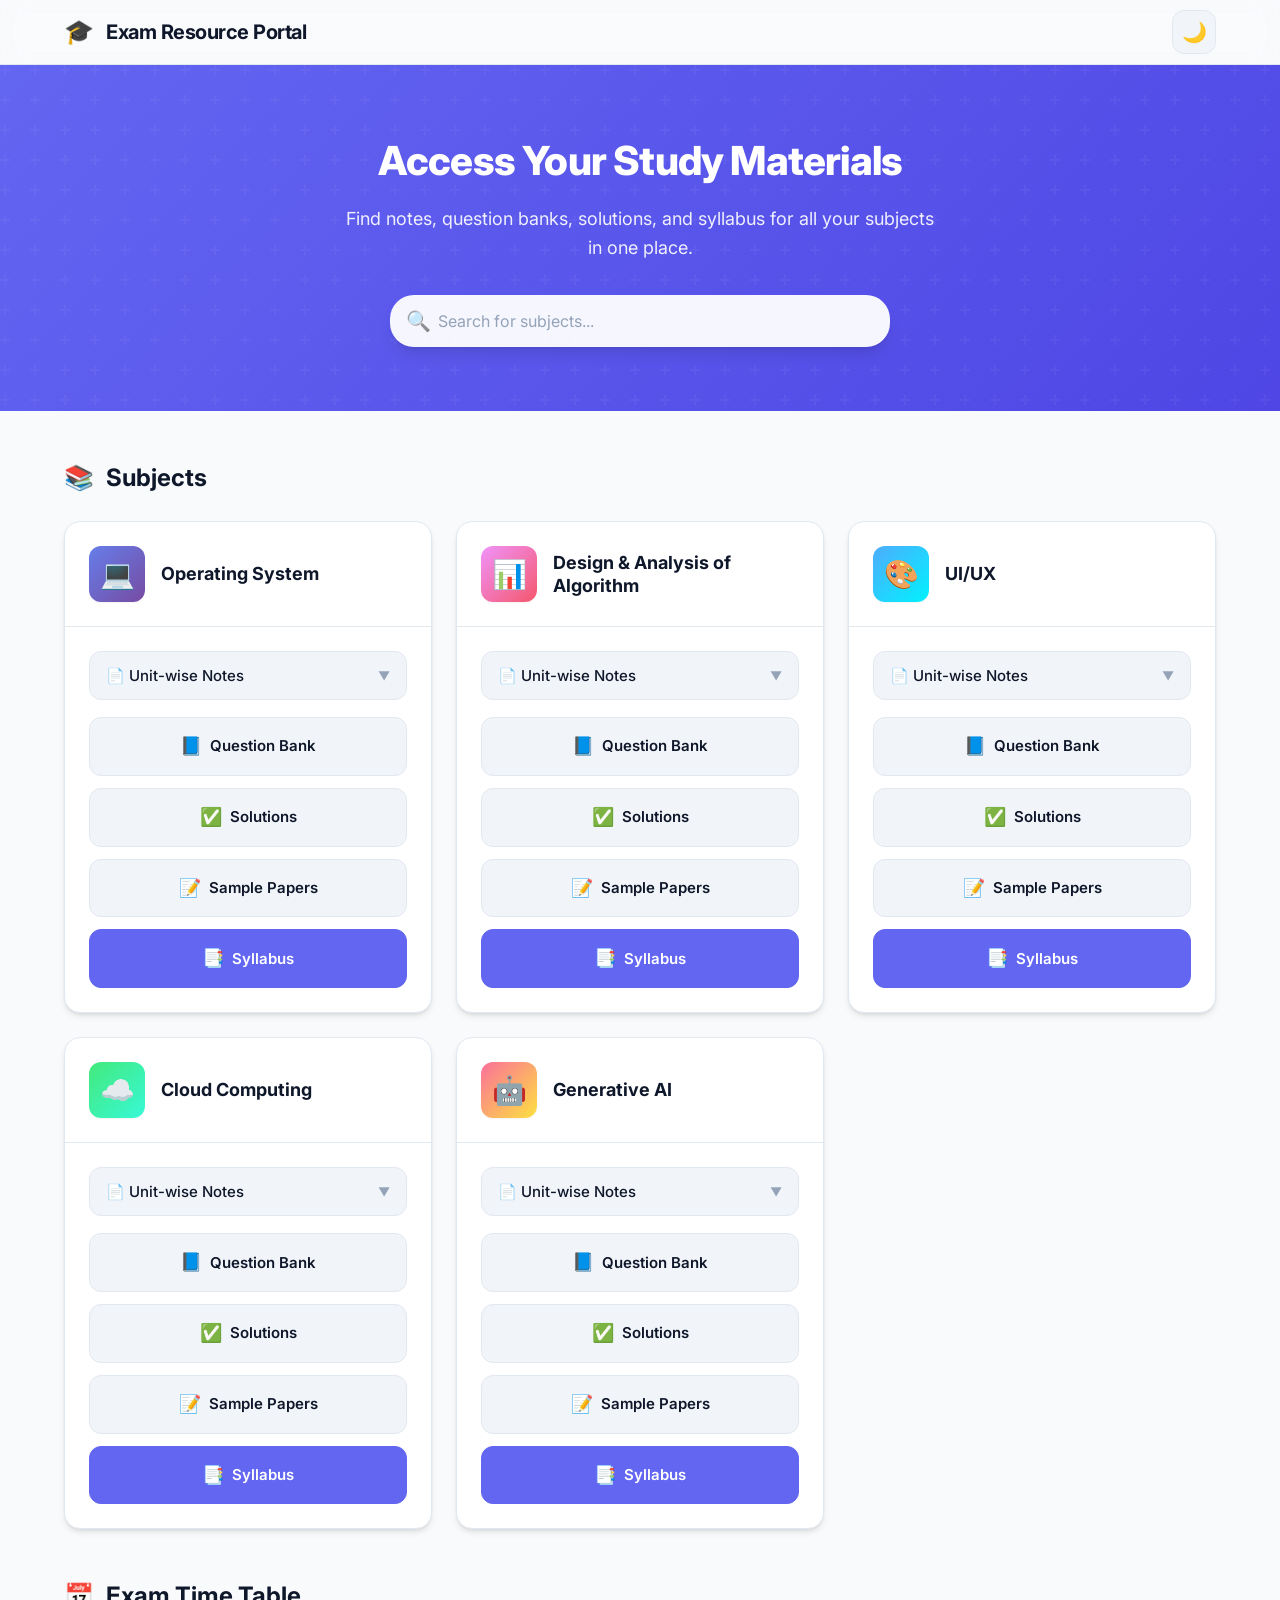
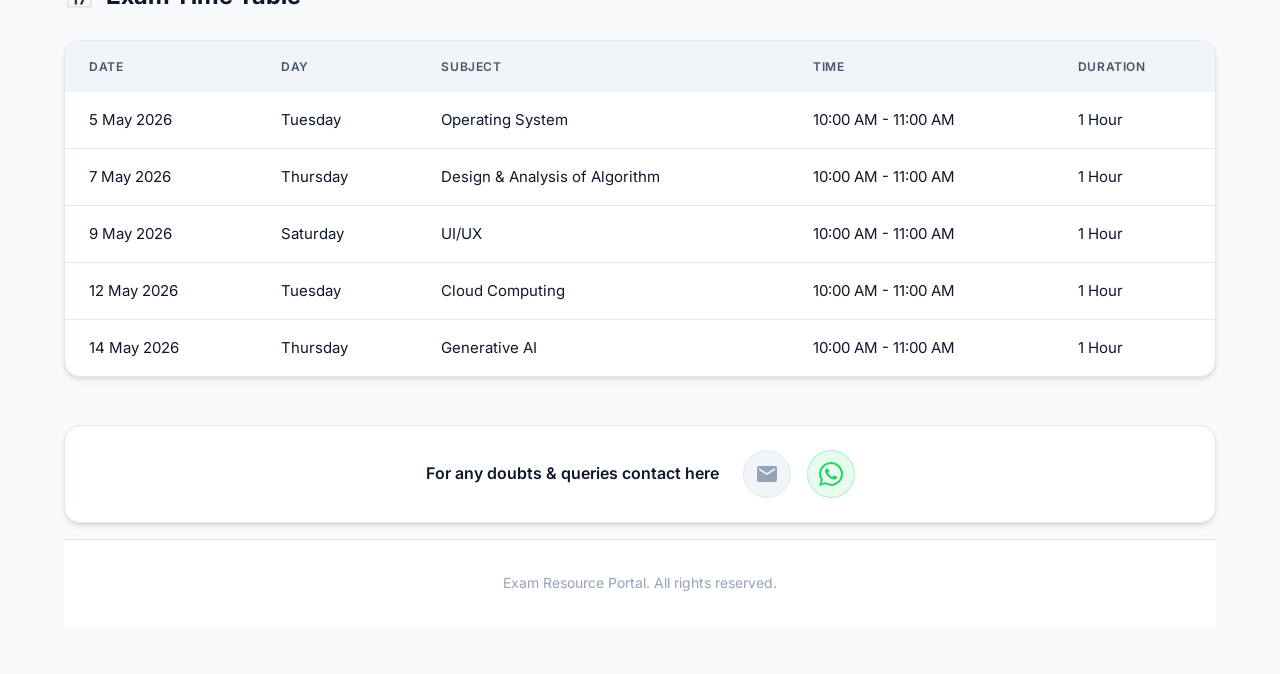
==== commit f68c6c96: "Update index.html" ====
--- a/index.html
+++ b/index.html
@@ -385,20 +385,20 @@
                                 <td>Saturday</td>
                                 <td>UI/UX</td>
                                 <td>10:00 AM - 11:00 AM</td>
-                                <td>3 Hours</td>
+                                <td>1 Hour</td>
                             </tr>
                             <tr>
                                 <td>12 May 2026</td>
                                 <td>Tuesday</td>
                                 <td>Cloud Computing</td>
-                                <td>10:00 AM</td>
+                                <td>10:00 AM - 11:00 AM</td>
                                 <td>1 Hour</td>
                             </tr>
                             <tr>
                                 <td>14 May 2026</td>
                                 <td>Thursday</td>
                                 <td>Generative AI</td>
-                                <td>10:00 AM</td>
+                                <td>10:00 AM - 11:00 AM</td>
                                 <td>1 Hour</td>
                             </tr>
                         </tbody>
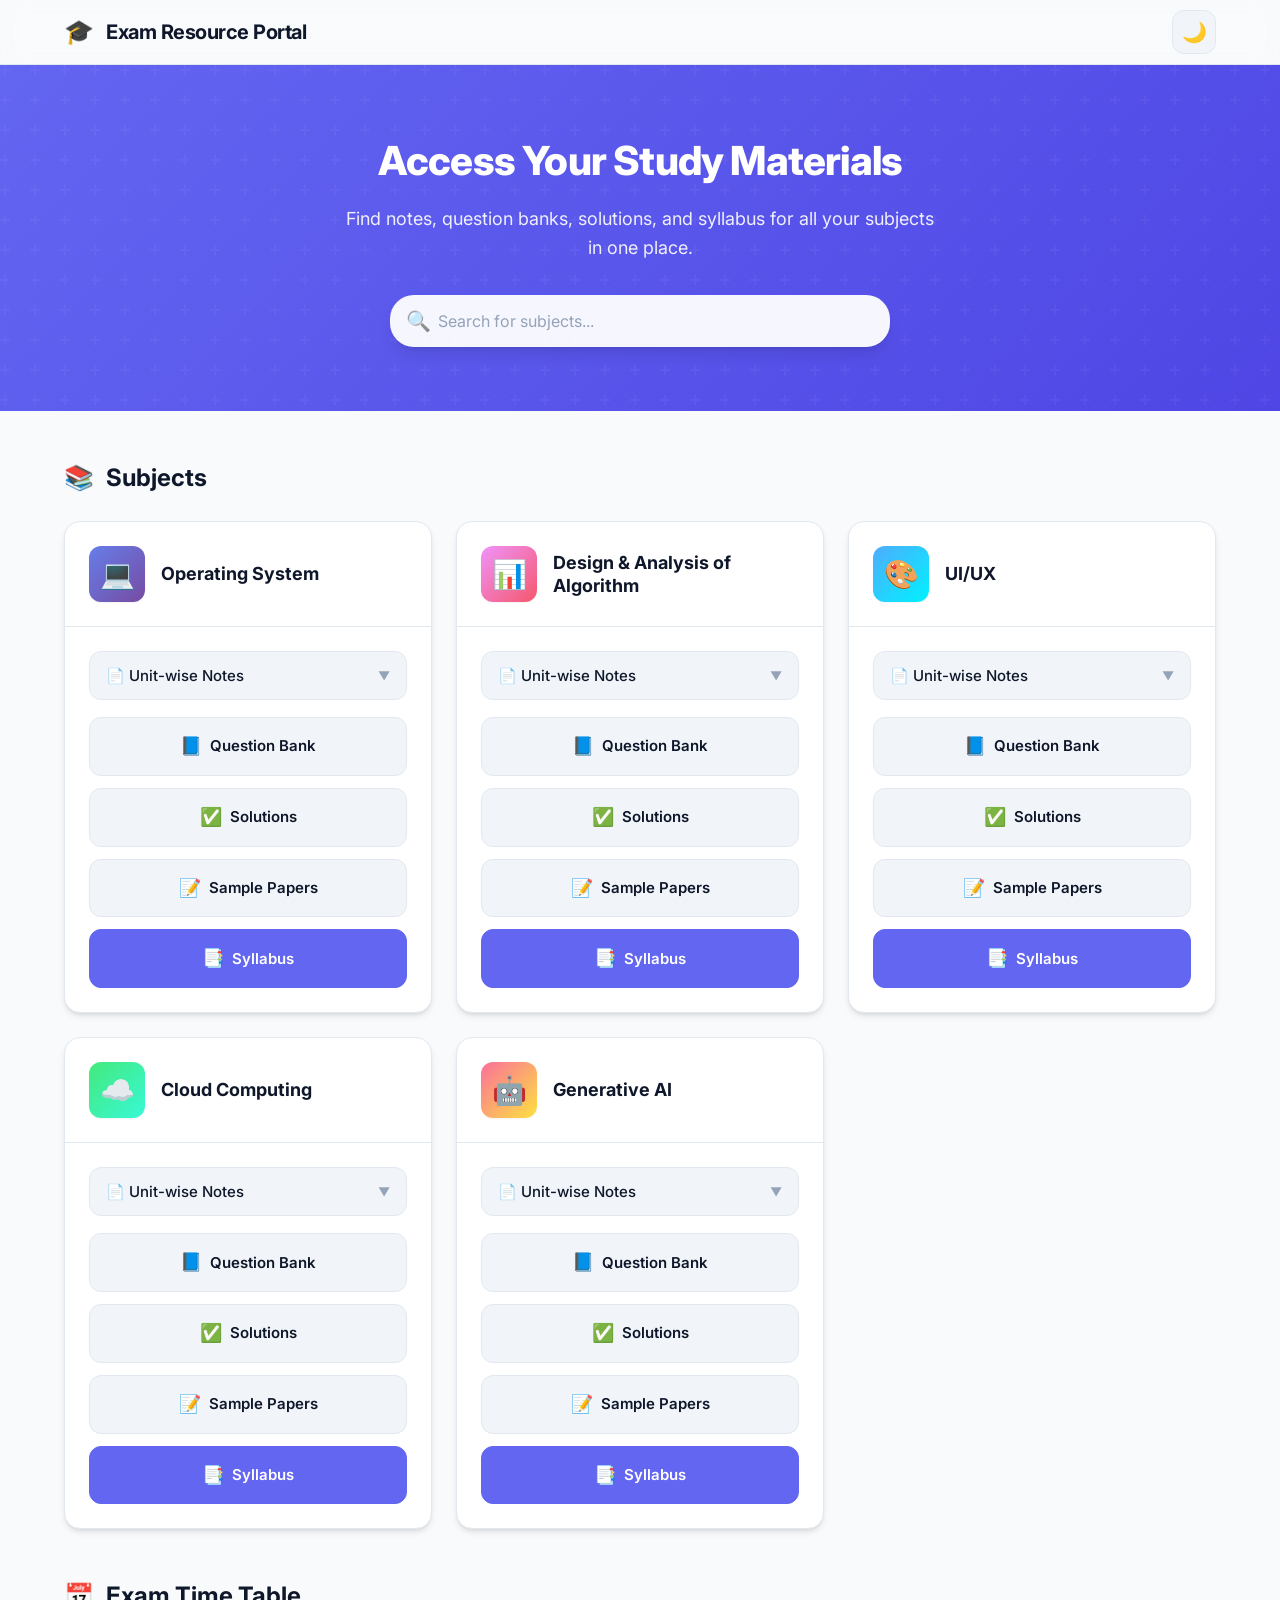
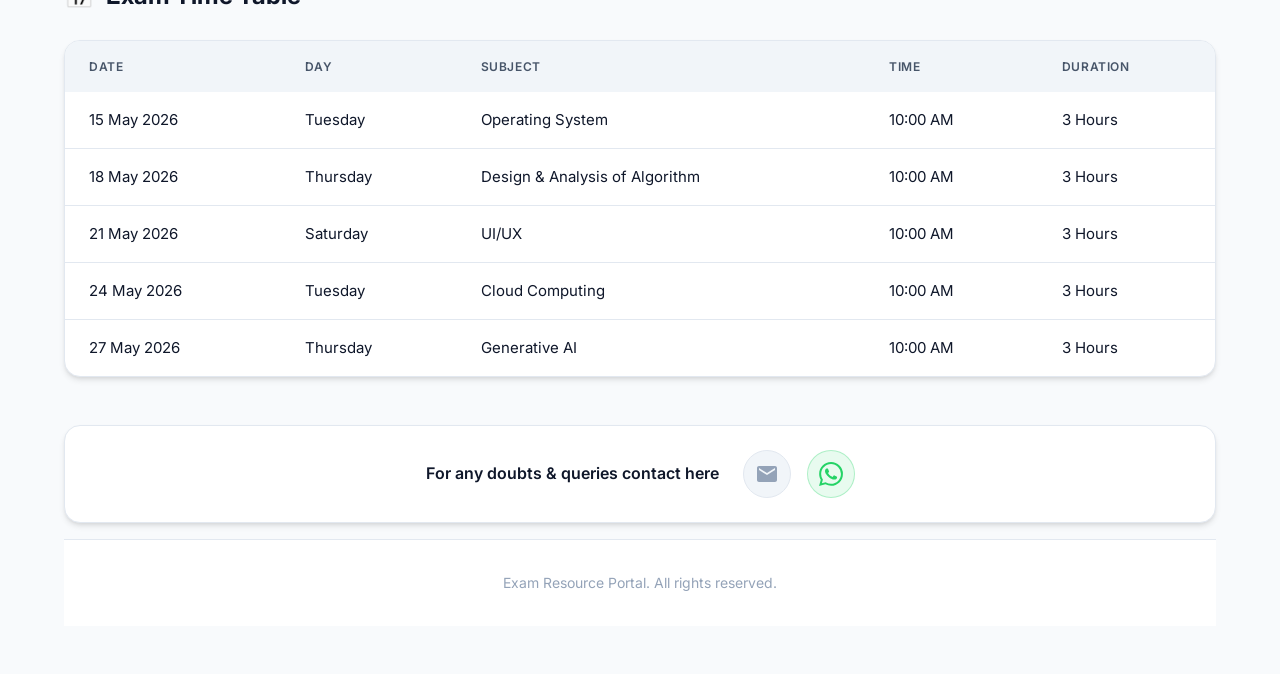
==== commit 0803750f: "Update index.html" ====
--- a/index.html
+++ b/index.html
@@ -1,17 +1,16 @@
 <!DOCTYPE html>
 <html lang="en">
 <head>
-
         <!-- Google tag (gtag.js) -->
-        <script async src="https://www.googletagmanager.com/gtag/js?id=G-FMNZ4J5W1L"></script>
-        <script>
-        window.dataLayer = window.dataLayer || [];
-        function gtag(){dataLayer.push(arguments);}
-        gtag('js', new Date());
-
-
-        gtag('config', 'G-FMNZ4J5W1L');
-        </script>
+<script async src="https://www.googletagmanager.com/gtag/js?id=G-FMNZ4J5W1L"></script>
+<script>
+  window.dataLayer = window.dataLayer || [];
+  function gtag(){dataLayer.push(arguments);}
+  gtag('js', new Date());
+
+
+  gtag('config', 'G-FMNZ4J5W1L');
+</script>
 
 
     <meta charset="UTF-8">
@@ -78,19 +77,19 @@
                                     <span class="dropdown-arrow">▼</span>
                                 </button>
                                 <div class="dropdown-menu">
-                                    <a href="OS_Unit1.pdf" class="resource-link" download>
+                                    <a href="https://drive.google.com/file/d/1qBLNcSwSziQlmcyKF1iRG1-8DoF7hP5V/preview" class="resource-link" target="_blank">
                                         <span class="link-icon">📄</span>
                                         <span>Unit 1</span>
                                     </a>
-                                    <a href="OS_Unit2.pdf" class="resource-link" download>
+                                    <a href="https://drive.google.com/file/d/1DqERydNwQFDofe_TtxA8O2XoRjmhYsTN/preview" class="resource-link" target="_blank">
                                         <span class="link-icon">📄</span>
                                         <span>Unit 2</span>
                                     </a>
-                                    <a href="OS_Unit3.pdf" class="resource-link" download>
+                                    <a href="https://drive.google.com/file/d/1ZEoVX1JftN-TFlbmJFqRCcpRvPLErC0K/preview" class="resource-link" target="_blank">
                                         <span class="link-icon">📄</span>
                                         <span>Unit 3</span>
                                     </a>
-                                    <a href="OS_Unit4.pdf" class="resource-link" download>
+                                    <a href="https://drive.google.com/file/d/1A9YbNXn-3eOzLy7O5HNvKVQDJW7BabB0/preview" class="resource-link" target="_blank">
                                         <span class="link-icon">📄</span>
                                         <span>Unit 4</span>
                                     </a>
@@ -98,19 +97,19 @@
                             </div>
 
                             <div class="button-group">
-                                <a href="OS_QB.pdf" class="btn btn-secondary" download>
+                                <a href="https://drive.google.com/file/d/1naEOp186TJYGkHqIwtWeJE8G0gqpr4CA/preview" class="btn btn-secondary" target="_blank">
                                     <span class="btn-icon">📘</span>
                                     <span>Question Bank</span>
                                 </a>
-                                <a href="OS_QB_Solutions.pdf" class="btn btn-secondary" download>
+                                <a href="https://drive.google.com/file/d/1tVx6E9q3RaKy5y-Pc3A8MKt7WuE6LOk9/preview" class="btn btn-secondary" target="_blank">
                                     <span class="btn-icon">✅</span>
                                     <span>Solutions</span>
                                 </a>
-                                <a href="OS_Sample_papers.pdf" class="btn btn-secondary" download>
+                                <a href="https://drive.google.com/file/d/134ceHTUjL3OGp9yGs4qUu6BEa69Yv40v/preview" class="btn btn-secondary" target="_blank">
                                     <span class="btn-icon">📝</span>
                                     <span>Sample Papers</span>
                                 </a>
-                                <a href="Operating_System_Syllabus.pdf" class="btn btn-primary" download>
+                                <a href="https://drive.google.com/file/d/1rrJrpmGPV1Sia5zUhJmdO0Q4ldQsZ97U/preview" class="btn btn-primary" target="_blank">
                                     <span class="btn-icon">📑</span>
                                     <span>Syllabus</span>
                                 </a>
@@ -133,19 +132,19 @@
                                     <span class="dropdown-arrow">▼</span>
                                 </button>
                                 <div class="dropdown-menu">
-                                    <a href="DAA_Unit1.pdf" class="resource-link" download>
+                                    <a href="#" class="resource-link" download>
                                         <span class="link-icon">📄</span>
                                         <span>Unit 1</span>
                                     </a>
-                                    <a href="DAA_Unit2.pdf" class="resource-link" download>
+                                    <a href="#" class="resource-link" download>
                                         <span class="link-icon">📄</span>
                                         <span>Unit 2</span>
                                     </a>
-                                    <a href="DAA_Unit3.pdf" class="resource-link" download>
+                                    <a href="#" class="resource-link" download>
                                         <span class="link-icon">📄</span>
                                         <span>Unit 3</span>
                                     </a>
-                                    <a href="DAA_Unit4.pdf" class="resource-link" download>
+                                    <a href="#" class="resource-link" download>
                                         <span class="link-icon">📄</span>
                                         <span>Unit 4</span>
                                     </a>
@@ -153,19 +152,19 @@
                             </div>
 
                             <div class="button-group">
-                                <a href="DAA_QB.pdf" class="btn btn-secondary" download>
+                                <a href="https://drive.google.com/file/d/1BgruikRb5Wu0xOxtn16FI7GiD0jKD7fp/preview" class="btn btn-secondary" target="_blank">
                                     <span class="btn-icon">📘</span>
                                     <span>Question Bank</span>
                                 </a>
-                                <a href="DAA_QB_Solutions.pdf" class="btn btn-secondary" download>
+                                <a href="https://drive.google.com/file/d/15QzdrHWyoZs367U7Ck1Kmgm_AiyHG5FS/preview" class="btn btn-secondary" target="_blank">
                                     <span class="btn-icon">✅</span>
                                     <span>Solutions</span>
                                 </a>
-                                <a href="DAA_Sample_papers.pdf" class="btn btn-secondary" download>
+                                <a href="https://drive.google.com/file/d/1EZDx_CFU3zJaC0mjfJHiY7vQnBFAGxQ8/preview" class="btn btn-secondary" target="_blank">
                                     <span class="btn-icon">📝</span>
                                     <span>Sample Papers</span>
                                 </a>
-                                <a href="DAA_Syllabus.pdf" class="btn btn-primary" download>
+                                <a href="https://drive.google.com/file/d/1S8pnhZZjOAnTohxnZZ1bMlI0iSiMzF0w/preview" class="btn btn-primary" target="_blank">
                                     <span class="btn-icon">📑</span>
                                     <span>Syllabus</span>
                                 </a>
@@ -188,19 +187,19 @@
                                     <span class="dropdown-arrow">▼</span>
                                 </button>
                                 <div class="dropdown-menu">
-                                    <a href="UIUX_Unit1.pdf" class="resource-link" download>
+                                    <a href="https://drive.google.com/file/d/1mvd0mEPiDMEg5RdM0u_bgumtXw63v1ov/preview" class="resource-link" target="_blank">
                                         <span class="link-icon">📄</span>
                                         <span>Unit 1</span>
                                     </a>
-                                    <a href="UIUX_Unit2.pdf" class="resource-link" download>
+                                    <a href="https://drive.google.com/file/d/1cOduutL92Cxf3RlZkR8mJ67iZ7WJfOxt/preview" class="resource-link" target="_blank">
                                         <span class="link-icon">📄</span>
                                         <span>Unit 2</span>
                                     </a>
-                                    <a href="UIUX_Unit3.pdf" class="resource-link" download>
+                                    <a href="https://drive.google.com/file/d/1P9cjgagsol3yot4ii09o4KprDkn0g9l7/preview" class="resource-link" target="_blank">
                                         <span class="link-icon">📄</span>
                                         <span>Unit 3</span>
                                     </a>
-                                    <a href="UIUX_Unit4.pdf" class="resource-link" download>
+                                    <a href="https://drive.google.com/file/d/1qfdOqlSZx1Stia6fX6IZ2fKiBQWFRDVo/preview" class="resource-link" target="_blank">
                                         <span class="link-icon">📄</span>
                                         <span>Unit 4</span>
                                     </a>
@@ -208,19 +207,19 @@
                             </div>
 
                             <div class="button-group">
-                                <a href="UIUX_QB.pdf" class="btn btn-secondary" download>
+                                <a href="https://drive.google.com/file/d/1c1IVIcWFGTuxfuwjE4sZxWdsb_MACv3w/preview" class="btn btn-secondary" target="_blank">
                                     <span class="btn-icon">📘</span>
                                     <span>Question Bank</span>
                                 </a>
-                                <a href="UIUX_QB_Solutions.pdf" class="btn btn-secondary" download>
+                                <a href="https://drive.google.com/file/d/1pwBEPBQnZelrR1LXViNbpR8FM9Q3eU11/preview" class="btn btn-secondary" target="_blank">
                                     <span class="btn-icon">✅</span>
                                     <span>Solutions</span>
                                 </a>
-                                <a href="UIUX_Sample_papers.pdf" class="btn btn-secondary" download>
+                                <a href="https://drive.google.com/file/d/1vFzjvOqs6tvPvvBGF4tqtWQjvlliSc3C/preview" class="btn btn-secondary" target="_blank">
                                     <span class="btn-icon">📝</span>
                                     <span>Sample Papers</span>
                                 </a>
-                                <a href="UIUX_Syllabus.pdf" class="btn btn-primary" download>
+                                <a href="https://drive.google.com/file/d/1UYwMuyuE4QdBe-cg3pK38alJq1p9ZIda/preview" class="btn btn-primary" target="_blank">
                                     <span class="btn-icon">📑</span>
                                     <span>Syllabus</span>
                                 </a>
@@ -243,19 +242,19 @@
                                     <span class="dropdown-arrow">▼</span>
                                 </button>
                                 <div class="dropdown-menu">
-                                    <a href="CC_Unit1.pdf" class="resource-link" download>
+                                    <a href="#" class="resource-link" download>
                                         <span class="link-icon">📄</span>
                                         <span>Unit 1</span>
                                     </a>
-                                    <a href="CC_Unit2.pdf" class="resource-link" download>
+                                    <a href="#" class="resource-link" download>
                                         <span class="link-icon">📄</span>
                                         <span>Unit 2</span>
                                     </a>
-                                    <a href="CC_Unit3.pdf" class="resource-link" download>
+                                    <a href="#" class="resource-link" download>
                                         <span class="link-icon">📄</span>
                                         <span>Unit 3</span>
                                     </a>
-                                    <a href="CC_Unit4.pdf" class="resource-link" download>
+                                    <a href="#" class="resource-link" download>
                                         <span class="link-icon">📄</span>
                                         <span>Unit 4</span>
                                     </a>
@@ -263,19 +262,19 @@
                             </div>
 
                             <div class="button-group">
-                                <a href="CC_QB.pdf" class="btn btn-secondary" download>
+                                <a href="https://drive.google.com/file/d/1rDDkhBsSyZhQ5JeNT-VAQ8xn5tfGB3Ez/preview" class="btn btn-secondary" target="_blank">
                                     <span class="btn-icon">📘</span>
                                     <span>Question Bank</span>
                                 </a>
-                                <a href="CC_QB_Solutions.pdf" class="btn btn-secondary" download>
+                                <a href="https://drive.google.com/file/d/1tSKJT4pPQDE2JWocUkkYiLE8LFLAWtfz/preview" class="btn btn-secondary" target="_blank">
                                     <span class="btn-icon">✅</span>
                                     <span>Solutions</span>
                                 </a>
-                                <a href="CC_Sample_papers.pdf" class="btn btn-secondary" download>
+                                <a href="https://drive.google.com/file/d/19C9gTBCvHDgrw1rwnem4a9REXk0bfkhZ/preview" class="btn btn-secondary" target="_blank">
                                     <span class="btn-icon">📝</span>
                                     <span>Sample Papers</span>
                                 </a>
-                                <a href="CC_Syllabus.pdf" class="btn btn-primary" download>
+                                <a href="https://drive.google.com/file/d/1lVsGHuctWHk9d8ps0l2xHmAwJcooGmeb/preview" class="btn btn-primary" target="_blank">
                                     <span class="btn-icon">📑</span>
                                     <span>Syllabus</span>
                                 </a>
@@ -298,19 +297,19 @@
                                     <span class="dropdown-arrow">▼</span>
                                 </button>
                                 <div class="dropdown-menu">
-                                    <a href="GEN_AI_Unit1.pdf" class="resource-link" download>
+                                    <a href="#" class="resource-link" download>
                                         <span class="link-icon">📄</span>
                                         <span>Unit 1</span>
                                     </a>
-                                    <a href="GEN_AI_Unit2.pdf" class="resource-link" download>
+                                    <a href="#" class="resource-link" download>
                                         <span class="link-icon">📄</span>
                                         <span>Unit 2</span>
                                     </a>
-                                    <a href="GEN_AI_Unit3.pdf" class="resource-link" download>
+                                    <a href="#" class="resource-link" download>
                                         <span class="link-icon">📄</span>
                                         <span>Unit 3</span>
                                     </a>
-                                    <a href="GEN_AI_Unit4.pdf" class="resource-link" download>
+                                    <a href="#" class="resource-link" download>
                                         <span class="link-icon">📄</span>
                                         <span>Unit 4</span>
                                     </a>
@@ -318,19 +317,19 @@
                             </div>
 
                             <div class="button-group">
-                                <a href="GEN_AI_QB.pdf" class="btn btn-secondary" download>
+                                <a href="https://drive.google.com/file/d/1yCnRD5_dH8tJy_MD7UJ8C9r9qJbkaSmV/preview" class="btn btn-secondary" target="_blank">
                                     <span class="btn-icon">📘</span>
                                     <span>Question Bank</span>
                                 </a>
-                                <a href="GEN_AI_QB_Solutions.pdf" class="btn btn-secondary" download>
+                                <a href="https://drive.google.com/file/d/1Pllleo3NQCvB7i8yXaNH1I-0pj-rKgvn/preview" class="btn btn-secondary" target="_blank">
                                     <span class="btn-icon">✅</span>
                                     <span>Solutions</span>
                                 </a>
-                                <a href="GEN_AI_Sample_papers.pdf" class="btn btn-secondary" download>
+                                <a href="https://drive.google.com/file/d/1NSgP0SVC_n988mlzf8cDOJB2N5RjkYWu/preview" class="btn btn-secondary" target="_blank">
                                     <span class="btn-icon">📝</span>
                                     <span>Sample Papers</span>
                                 </a>
-                                <a href="GEN_AI_6TH_Syllabus.pdf" class="btn btn-primary" download>
+                                <a href="https://drive.google.com/file/d/1Jb_QWieI5DXBHeTJOgoMiRlCghjNQClA/preview" class="btn btn-primary" target="_blank">
                                     <span class="btn-icon">📑</span>
                                     <span>Syllabus</span>
                                 </a>
@@ -367,39 +366,39 @@
                         </thead>
                         <tbody>
                             <tr>
-                                <td>5 May 2026</td>
+                                <td>15 May 2026</td>
                                 <td>Tuesday</td>
                                 <td>Operating System</td>
-                                <td>10:00 AM - 11:00 AM</td>
-                                <td>1 Hour</td>
-                            </tr>
-                            <tr>
-                                <td>7 May 2026</td>
+                                <td>10:00 AM</td>
+                                <td>3 Hours</td>
+                            </tr>
+                            <tr>
+                                <td>18 May 2026</td>
                                 <td>Thursday</td>
                                 <td>Design & Analysis of Algorithm</td>
-                                <td>10:00 AM - 11:00 AM</td>
-                                <td>1 Hour</td>
-                            </tr>
-                            <tr>
-                                <td>9 May 2026</td>
+                                <td>10:00 AM</td>
+                                <td>3 Hours</td>
+                            </tr>
+                            <tr>
+                                <td>21 May 2026</td>
                                 <td>Saturday</td>
                                 <td>UI/UX</td>
-                                <td>10:00 AM - 11:00 AM</td>
-                                <td>1 Hour</td>
-                            </tr>
-                            <tr>
-                                <td>12 May 2026</td>
+                                <td>10:00 AM</td>
+                                <td>3 Hours</td>
+                            </tr>
+                            <tr>
+                                <td>24 May 2026</td>
                                 <td>Tuesday</td>
                                 <td>Cloud Computing</td>
-                                <td>10:00 AM - 11:00 AM</td>
-                                <td>1 Hour</td>
-                            </tr>
-                            <tr>
-                                <td>14 May 2026</td>
+                                <td>10:00 AM</td>
+                                <td>3 Hours</td>
+                            </tr>
+                            <tr>
+                                <td>27 May 2026</td>
                                 <td>Thursday</td>
                                 <td>Generative AI</td>
-                                <td>10:00 AM - 11:00 AM</td>
-                                <td>1 Hour</td>
+                                <td>10:00 AM</td>
+                                <td>3 Hours</td>
                             </tr>
                         </tbody>
                     </table>
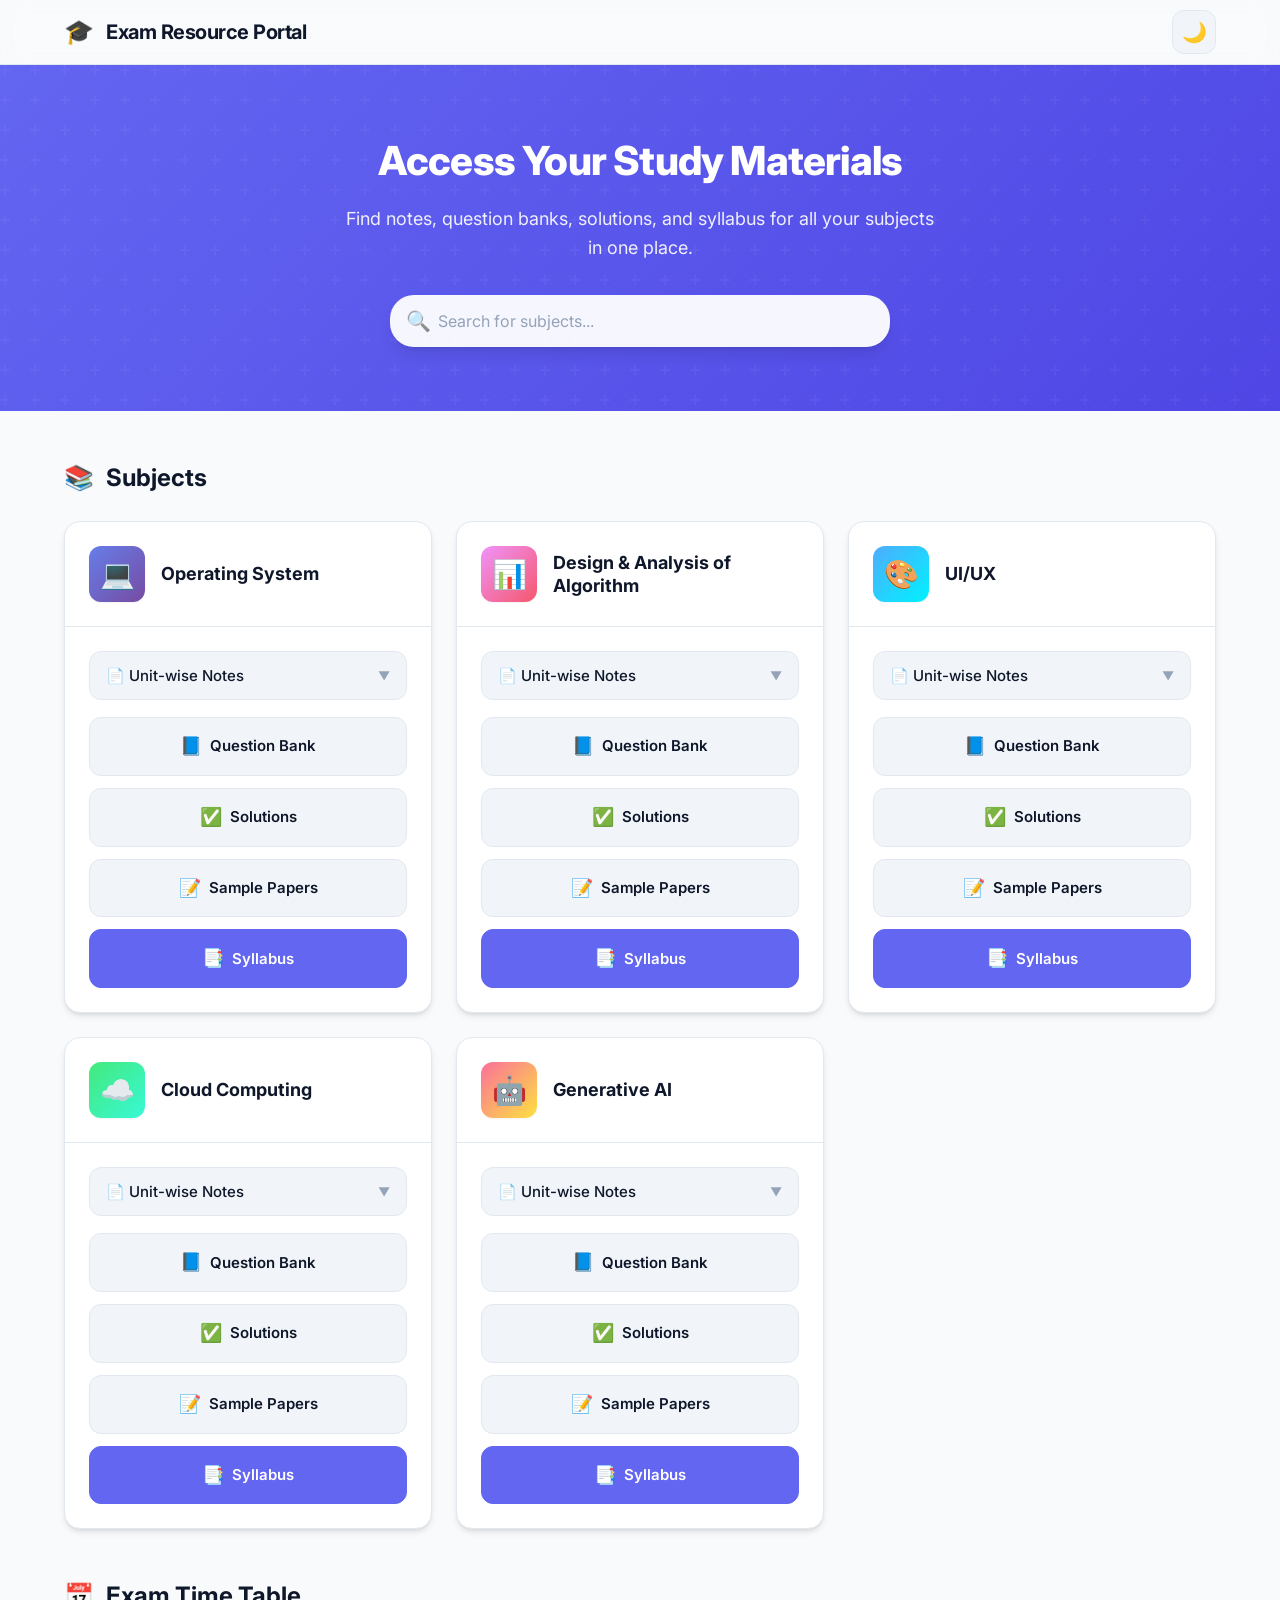
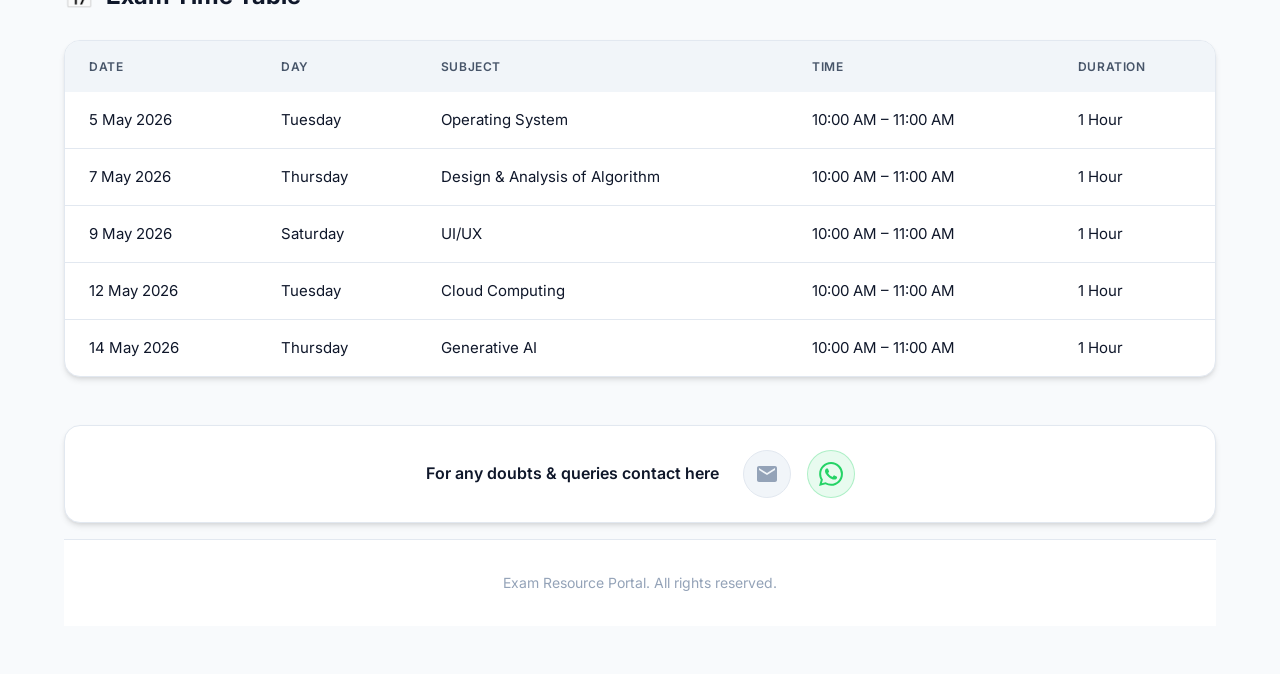
==== commit b99b9bbf: "Update index.html" ====
--- a/index.html
+++ b/index.html
@@ -349,61 +349,61 @@
 
             <!-- Exam Time Table Section -->
             <section class="section timetable-section">
-                <div class="section-header">
-                    <span class="section-icon">📅</span>
-                    <h2 class="section-title">Exam Time Table</h2>
-                </div>
-                <div class="table-wrapper">
-                    <table class="timetable">
-                        <thead>
-                            <tr>
-                                <th>Date</th>
-                                <th>Day</th>
-                                <th>Subject</th>
-                                <th>Time</th>
-                                <th>Duration</th>
-                            </tr>
-                        </thead>
-                        <tbody>
-                            <tr>
-                                <td>15 May 2026</td>
-                                <td>Tuesday</td>
-                                <td>Operating System</td>
-                                <td>10:00 AM</td>
-                                <td>3 Hours</td>
-                            </tr>
-                            <tr>
-                                <td>18 May 2026</td>
-                                <td>Thursday</td>
-                                <td>Design & Analysis of Algorithm</td>
-                                <td>10:00 AM</td>
-                                <td>3 Hours</td>
-                            </tr>
-                            <tr>
-                                <td>21 May 2026</td>
-                                <td>Saturday</td>
-                                <td>UI/UX</td>
-                                <td>10:00 AM</td>
-                                <td>3 Hours</td>
-                            </tr>
-                            <tr>
-                                <td>24 May 2026</td>
-                                <td>Tuesday</td>
-                                <td>Cloud Computing</td>
-                                <td>10:00 AM</td>
-                                <td>3 Hours</td>
-                            </tr>
-                            <tr>
-                                <td>27 May 2026</td>
-                                <td>Thursday</td>
-                                <td>Generative AI</td>
-                                <td>10:00 AM</td>
-                                <td>3 Hours</td>
-                            </tr>
-                        </tbody>
-                    </table>
-                </div>
-            </section>
+    <div class="section-header">
+        <span class="section-icon">📅</span>
+        <h2 class="section-title">Exam Time Table</h2>
+    </div>
+    <div class="table-wrapper">
+        <table class="timetable">
+            <thead>
+                <tr>
+                    <th>Date</th>
+                    <th>Day</th>
+                    <th>Subject</th>
+                    <th>Time</th>
+                    <th>Duration</th>
+                </tr>
+            </thead>
+            <tbody>
+                <tr>
+                    <td>5 May 2026</td>
+                    <td>Tuesday</td>
+                    <td>Operating System</td>
+                    <td>10:00 AM – 11:00 AM</td>
+                    <td>1 Hour</td>
+                </tr>
+                <tr>
+                    <td>7 May 2026</td>
+                    <td>Thursday</td>
+                    <td>Design & Analysis of Algorithm</td>
+                    <td>10:00 AM – 11:00 AM</td>
+                    <td>1 Hour</td>
+                </tr>
+                <tr>
+                    <td>9 May 2026</td>
+                    <td>Saturday</td>
+                    <td>UI/UX</td>
+                    <td>10:00 AM – 11:00 AM</td>
+                    <td>1 Hour</td>
+                </tr>
+                <tr>
+                    <td>12 May 2026</td>
+                    <td>Tuesday</td>
+                    <td>Cloud Computing</td>
+                    <td>10:00 AM – 11:00 AM</td>
+                    <td>1 Hour</td>
+                </tr>
+                <tr>
+                    <td>14 May 2026</td>
+                    <td>Thursday</td>
+                    <td>Generative AI</td>
+                    <td>10:00 AM – 11:00 AM</td>
+                    <td>1 Hour</td>
+                </tr>
+            </tbody>
+        </table>
+    </div>
+</section>
 
             <!-- Contact Section -->
             <section class="section contact-section">
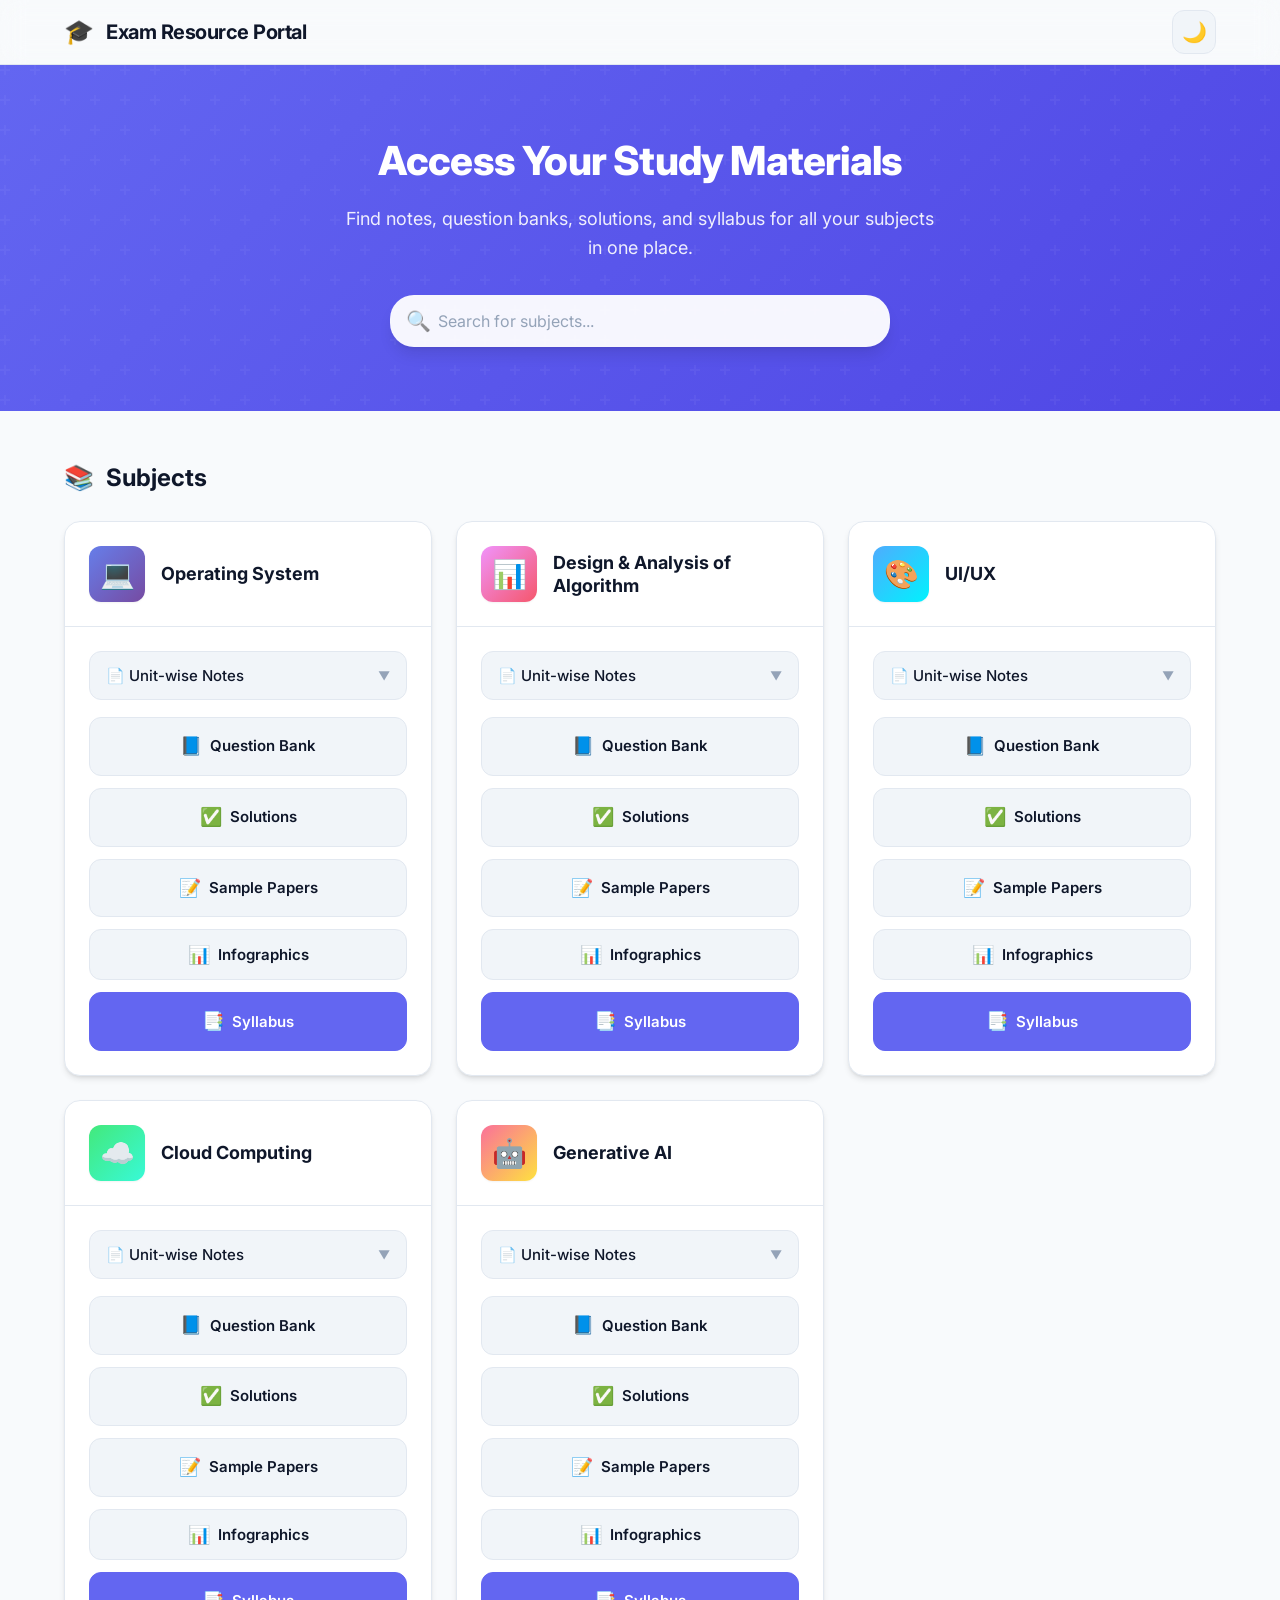
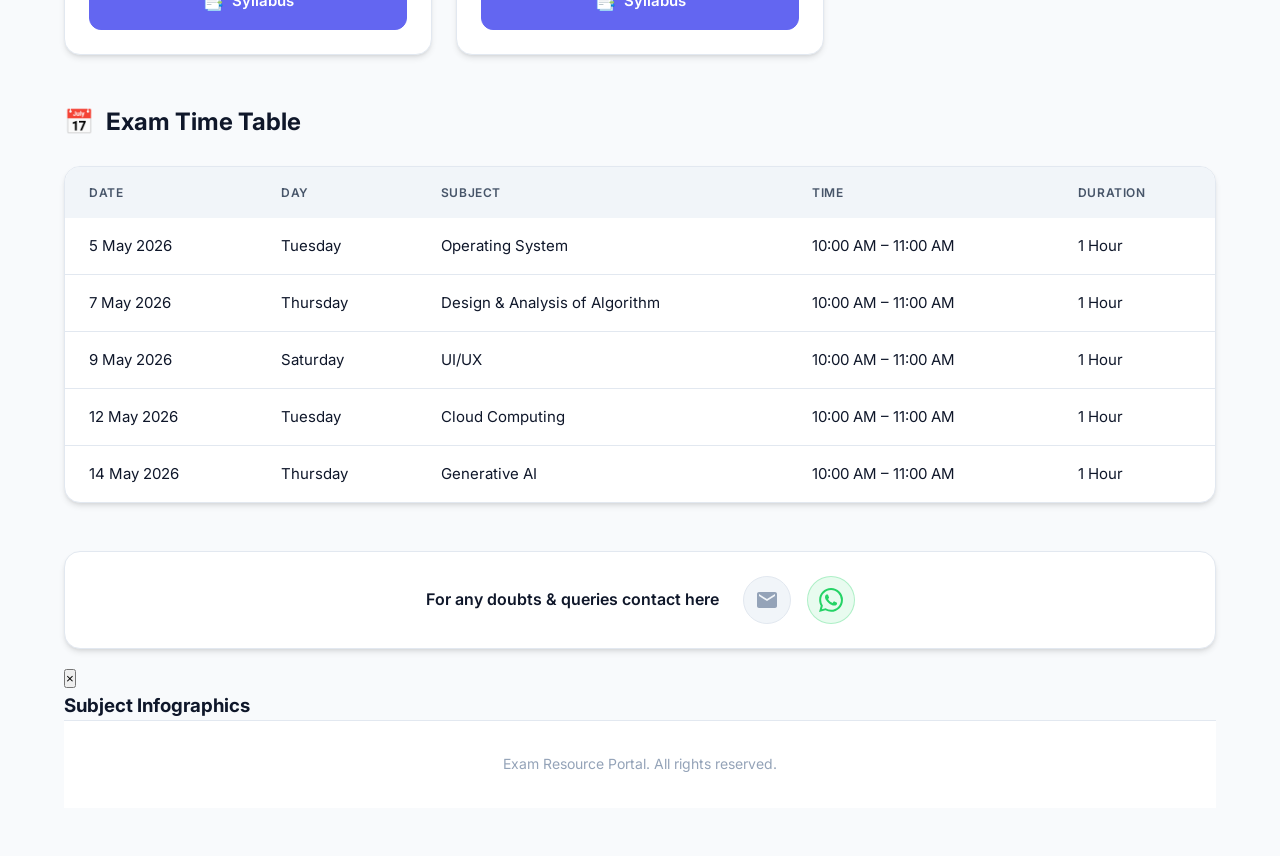
==== commit 0bbe4432: "Update index.html" ====
--- a/index.html
+++ b/index.html
@@ -1,18 +1,14 @@
 <!DOCTYPE html>
 <html lang="en">
 <head>
-        <!-- Google tag (gtag.js) -->
-<script async src="https://www.googletagmanager.com/gtag/js?id=G-FMNZ4J5W1L"></script>
-<script>
-  window.dataLayer = window.dataLayer || [];
-  function gtag(){dataLayer.push(arguments);}
-  gtag('js', new Date());
-
-
-  gtag('config', 'G-FMNZ4J5W1L');
-</script>
-
-
+    <!-- Google tag (gtag.js) -->
+    <script async src="https://www.googletagmanager.com/gtag/js?id=G-FMNZ4J5W1L"></script>
+    <script>
+      window.dataLayer = window.dataLayer || [];
+      function gtag(){dataLayer.push(arguments);}
+      gtag('js', new Date());
+      gtag('config', 'G-FMNZ4J5W1L');
+    </script>
     <meta charset="UTF-8">
     <meta name="viewport" content="width=device-width, initial-scale=1.0">
     <title>Exam Resource Portal</title>
@@ -109,6 +105,10 @@
                                     <span class="btn-icon">📝</span>
                                     <span>Sample Papers</span>
                                 </a>
+                                <button class="btn btn-secondary infographic-toggle" data-subject="os">
+                                    <span class="btn-icon">📊</span>
+                                    <span>Infographics</span>
+                                </button>
                                 <a href="https://drive.google.com/file/d/1rrJrpmGPV1Sia5zUhJmdO0Q4ldQsZ97U/preview" class="btn btn-primary" target="_blank">
                                     <span class="btn-icon">📑</span>
                                     <span>Syllabus</span>
@@ -164,6 +164,10 @@
                                     <span class="btn-icon">📝</span>
                                     <span>Sample Papers</span>
                                 </a>
+                                <button class="btn btn-secondary infographic-toggle" data-subject="daa">
+                                    <span class="btn-icon">📊</span>
+                                    <span>Infographics</span>
+                                </button>
                                 <a href="https://drive.google.com/file/d/1S8pnhZZjOAnTohxnZZ1bMlI0iSiMzF0w/preview" class="btn btn-primary" target="_blank">
                                     <span class="btn-icon">📑</span>
                                     <span>Syllabus</span>
@@ -219,6 +223,10 @@
                                     <span class="btn-icon">📝</span>
                                     <span>Sample Papers</span>
                                 </a>
+                                <button class="btn btn-secondary infographic-toggle" data-subject="uiux">
+                                    <span class="btn-icon">📊</span>
+                                    <span>Infographics</span>
+                                </button>
                                 <a href="https://drive.google.com/file/d/1UYwMuyuE4QdBe-cg3pK38alJq1p9ZIda/preview" class="btn btn-primary" target="_blank">
                                     <span class="btn-icon">📑</span>
                                     <span>Syllabus</span>
@@ -274,6 +282,10 @@
                                     <span class="btn-icon">📝</span>
                                     <span>Sample Papers</span>
                                 </a>
+                                <button class="btn btn-secondary infographic-toggle" data-subject="cc">
+                                    <span class="btn-icon">📊</span>
+                                    <span>Infographics</span>
+                                </button>
                                 <a href="https://drive.google.com/file/d/1lVsGHuctWHk9d8ps0l2xHmAwJcooGmeb/preview" class="btn btn-primary" target="_blank">
                                     <span class="btn-icon">📑</span>
                                     <span>Syllabus</span>
@@ -329,6 +341,10 @@
                                     <span class="btn-icon">📝</span>
                                     <span>Sample Papers</span>
                                 </a>
+                                <button class="btn btn-secondary infographic-toggle" data-subject="genai">
+                                    <span class="btn-icon">📊</span>
+                                    <span>Infographics</span>
+                                </button>
                                 <a href="https://drive.google.com/file/d/1Jb_QWieI5DXBHeTJOgoMiRlCghjNQClA/preview" class="btn btn-primary" target="_blank">
                                     <span class="btn-icon">📑</span>
                                     <span>Syllabus</span>
@@ -347,63 +363,64 @@
                 </div>
             </section>
 
-            <!-- Exam Time Table Section -->
+
+                        <!-- Exam Time Table Section -->
             <section class="section timetable-section">
-    <div class="section-header">
-        <span class="section-icon">📅</span>
-        <h2 class="section-title">Exam Time Table</h2>
-    </div>
-    <div class="table-wrapper">
-        <table class="timetable">
-            <thead>
-                <tr>
-                    <th>Date</th>
-                    <th>Day</th>
-                    <th>Subject</th>
-                    <th>Time</th>
-                    <th>Duration</th>
-                </tr>
-            </thead>
-            <tbody>
-                <tr>
-                    <td>5 May 2026</td>
-                    <td>Tuesday</td>
-                    <td>Operating System</td>
-                    <td>10:00 AM – 11:00 AM</td>
-                    <td>1 Hour</td>
-                </tr>
-                <tr>
-                    <td>7 May 2026</td>
-                    <td>Thursday</td>
-                    <td>Design & Analysis of Algorithm</td>
-                    <td>10:00 AM – 11:00 AM</td>
-                    <td>1 Hour</td>
-                </tr>
-                <tr>
-                    <td>9 May 2026</td>
-                    <td>Saturday</td>
-                    <td>UI/UX</td>
-                    <td>10:00 AM – 11:00 AM</td>
-                    <td>1 Hour</td>
-                </tr>
-                <tr>
-                    <td>12 May 2026</td>
-                    <td>Tuesday</td>
-                    <td>Cloud Computing</td>
-                    <td>10:00 AM – 11:00 AM</td>
-                    <td>1 Hour</td>
-                </tr>
-                <tr>
-                    <td>14 May 2026</td>
-                    <td>Thursday</td>
-                    <td>Generative AI</td>
-                    <td>10:00 AM – 11:00 AM</td>
-                    <td>1 Hour</td>
-                </tr>
-            </tbody>
-        </table>
-    </div>
-</section>
+                <div class="section-header">
+                    <span class="section-icon">📅</span>
+                    <h2 class="section-title">Exam Time Table</h2>
+                </div>
+                <div class="table-wrapper">
+                    <table class="timetable">
+                        <thead>
+                            <tr>
+                                <th>Date</th>
+                                <th>Day</th>
+                                <th>Subject</th>
+                                <th>Time</th>
+                                <th>Duration</th>
+                            </tr>
+                        </thead>
+                        <tbody>
+                            <tr>
+                                <td>5 May 2026</td>
+                                <td>Tuesday</td>
+                                <td>Operating System</td>
+                                <td>10:00 AM – 11:00 AM</td>
+                                <td>1 Hour</td>
+                            </tr>
+                            <tr>
+                                <td>7 May 2026</td>
+                                <td>Thursday</td>
+                                <td>Design & Analysis of Algorithm</td>
+                                <td>10:00 AM – 11:00 AM</td>
+                                <td>1 Hour</td>
+                            </tr>
+                            <tr>
+                                <td>9 May 2026</td>
+                                <td>Saturday</td>
+                                <td>UI/UX</td>
+                                <td>10:00 AM – 11:00 AM</td>
+                                <td>1 Hour</td>
+                            </tr>
+                            <tr>
+                                <td>12 May 2026</td>
+                                <td>Tuesday</td>
+                                <td>Cloud Computing</td>
+                                <td>10:00 AM – 11:00 AM</td>
+                                <td>1 Hour</td>
+                            </tr>
+                            <tr>
+                                <td>14 May 2026</td>
+                                <td>Thursday</td>
+                                <td>Generative AI</td>
+                                <td>10:00 AM – 11:00 AM</td>
+                                <td>1 Hour</td>
+                            </tr>
+                        </tbody>
+                    </table>
+                </div>
+            </section>
 
             <!-- Contact Section -->
             <section class="section contact-section">
@@ -424,7 +441,19 @@
                 </div>
             </section>
 
-        <!-- Footer -->
+        <!-- Infographic Modal Overlay -->
+    <div class="infographic-modal" id="infographicModal">
+        <div class="modal-backdrop"></div>
+        <div class="modal-content">
+            <button class="modal-close" id="modalClose">&times;</button>
+            <h3 class="modal-title" id="modalTitle">Subject Infographics</h3>
+            <div class="modal-images" id="modalImages">
+                <!-- Images injected by JS -->
+            </div>
+        </div>
+    </div>
+
+    <!-- Footer -->
     <footer class="footer">
         <div class="container">
             <p> Exam Resource Portal. All rights reserved.</p>
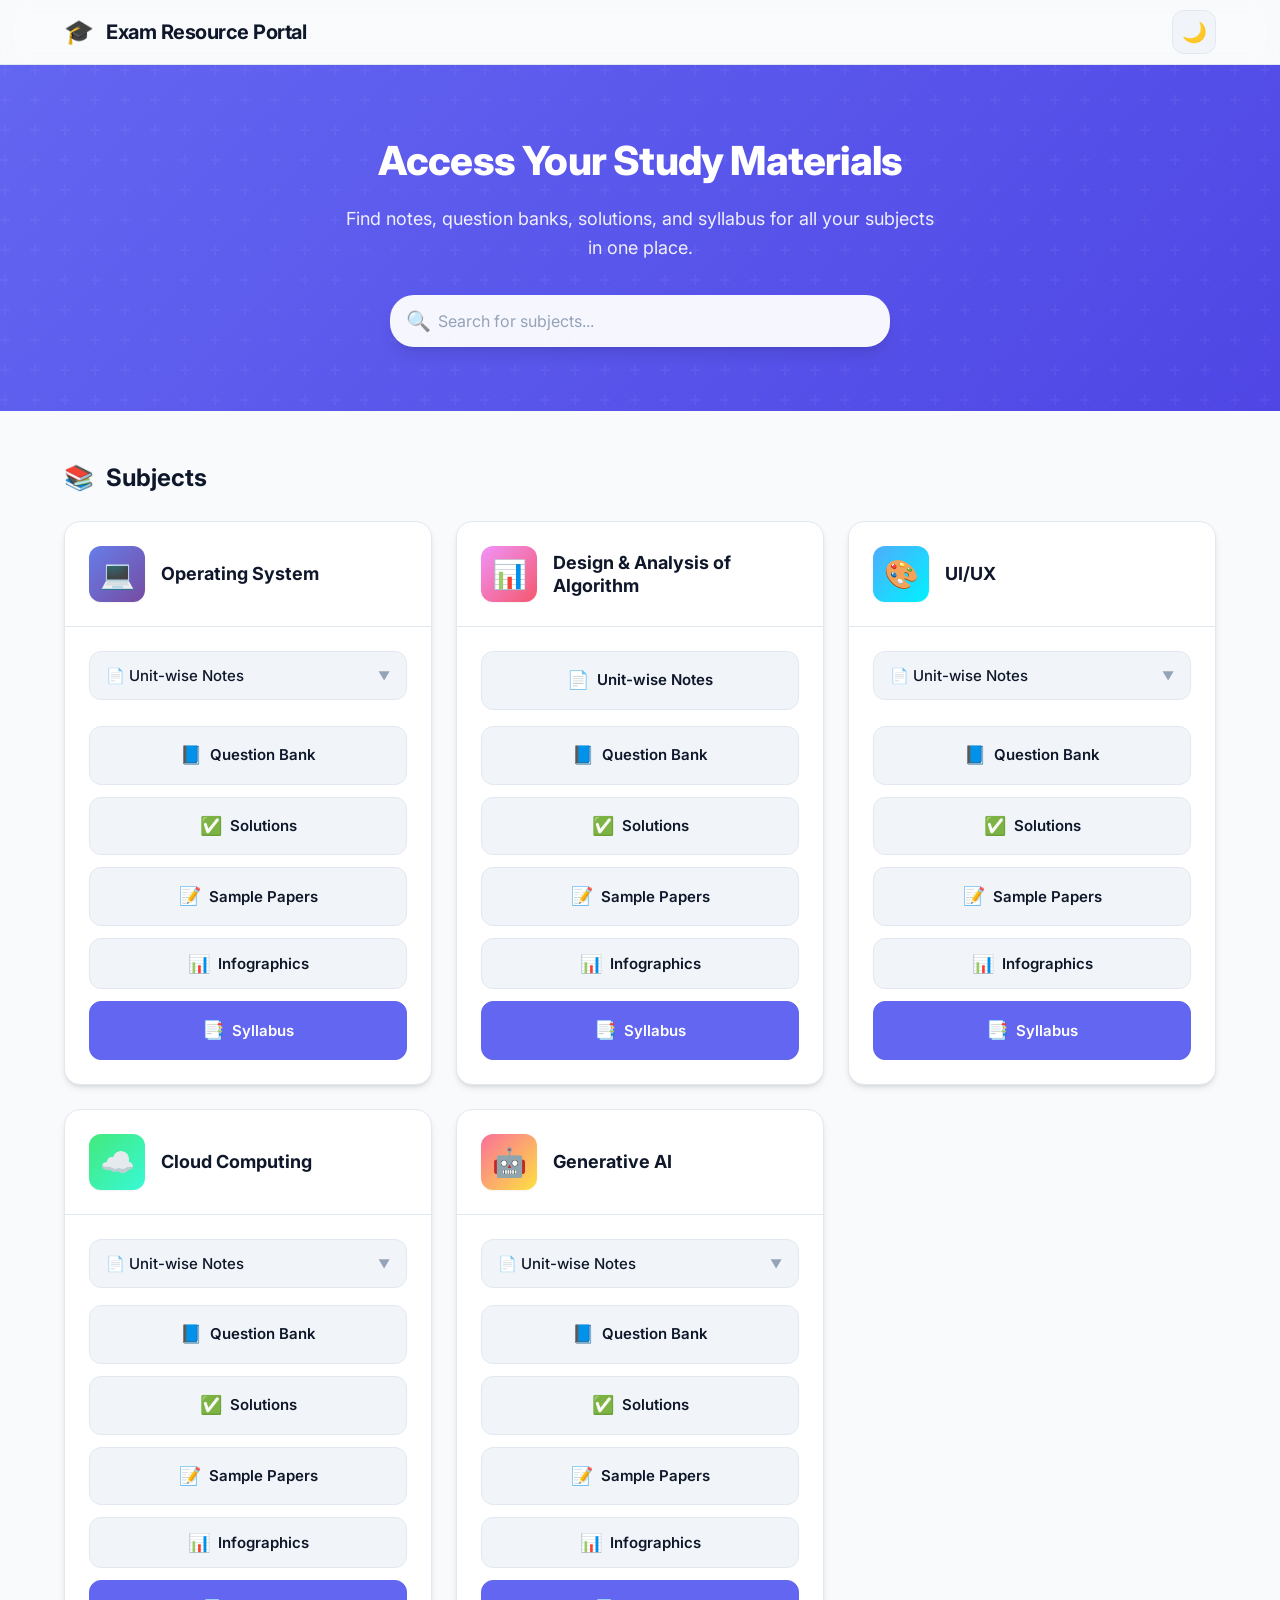
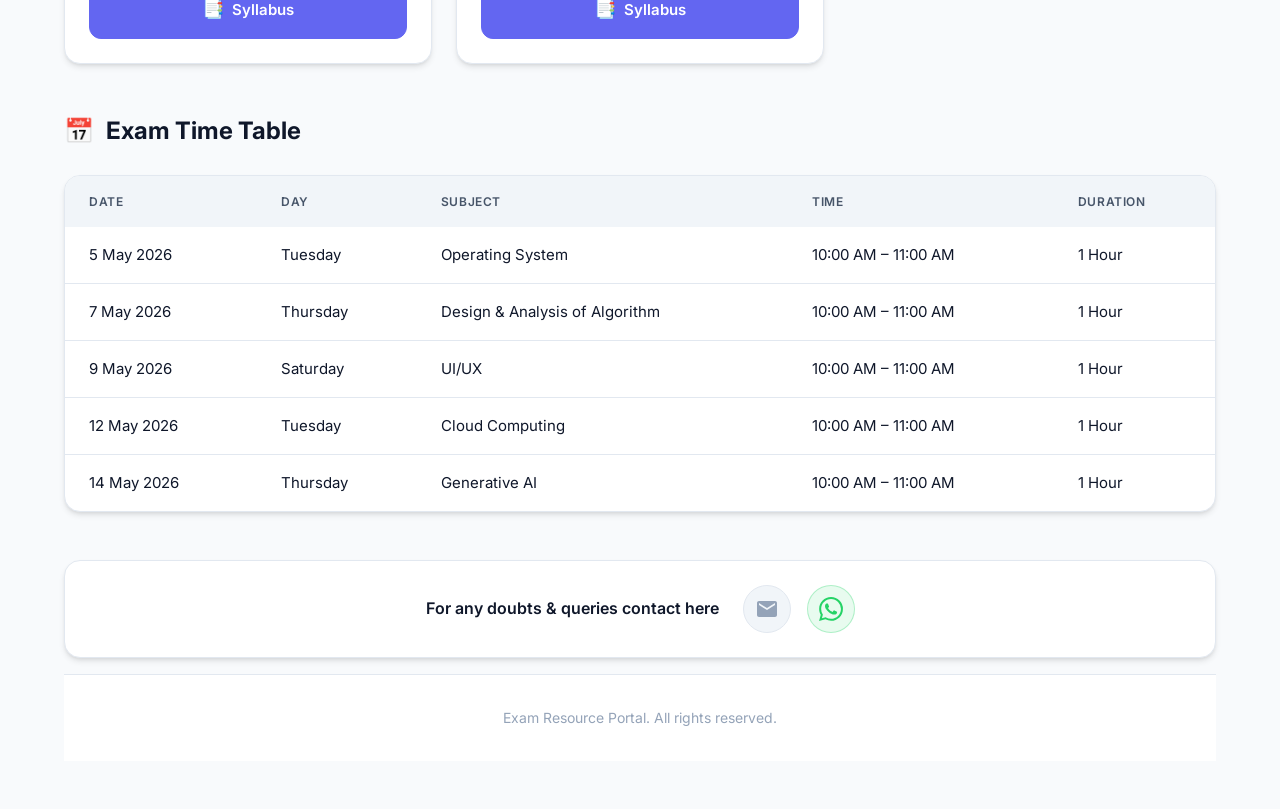
==== commit c1af8541: "Update index.html" ====
--- a/index.html
+++ b/index.html
@@ -126,30 +126,10 @@
                             <h3 class="card-title">Design & Analysis of Algorithm</h3>
                         </div>
                         <div class="card-body">
-                            <div class="dropdown">
-                                <button class="dropdown-toggle">
-                                    <span>📄 Unit-wise Notes</span>
-                                    <span class="dropdown-arrow">▼</span>
-                                </button>
-                                <div class="dropdown-menu">
-                                    <a href="#" class="resource-link" download>
-                                        <span class="link-icon">📄</span>
-                                        <span>Unit 1</span>
-                                    </a>
-                                    <a href="#" class="resource-link" download>
-                                        <span class="link-icon">📄</span>
-                                        <span>Unit 2</span>
-                                    </a>
-                                    <a href="#" class="resource-link" download>
-                                        <span class="link-icon">📄</span>
-                                        <span>Unit 3</span>
-                                    </a>
-                                    <a href="#" class="resource-link" download>
-                                        <span class="link-icon">📄</span>
-                                        <span>Unit 4</span>
-                                    </a>
-                                </div>
-                            </div>
+                            <a href="https://drive.google.com/file/d/1rQ9vcRe7QX8g8gwruizWOGCw6rMChOkY/preview" class="btn btn-secondary" target="_blank">
+                                <span class="btn-icon">📄</span>
+                                <span>Unit-wise Notes</span>
+                            </a>
 
                             <div class="button-group">
                                 <a href="https://drive.google.com/file/d/1BgruikRb5Wu0xOxtn16FI7GiD0jKD7fp/preview" class="btn btn-secondary" target="_blank">
@@ -250,19 +230,19 @@
                                     <span class="dropdown-arrow">▼</span>
                                 </button>
                                 <div class="dropdown-menu">
-                                    <a href="#" class="resource-link" download>
+                                    <a href="https://drive.google.com/file/d/1syIYdTBe2_8f8Obx7R77wxget97NxIKN/preview" class="resource-link" target="_blank">
                                         <span class="link-icon">📄</span>
                                         <span>Unit 1</span>
                                     </a>
-                                    <a href="#" class="resource-link" download>
+                                    <a href="https://drive.google.com/file/d/1r1S5cNUG5yiM63c43rR6p4UjctWPLqHZ/preview" class="resource-link" target="_blank">
                                         <span class="link-icon">📄</span>
                                         <span>Unit 2</span>
                                     </a>
-                                    <a href="#" class="resource-link" download>
+                                    <a href="https://drive.google.com/file/d/1wP0o70Rz5anJE9IybmWDpl-GX9CWCKpz/preview" class="resource-link" target="_blank">
                                         <span class="link-icon">📄</span>
                                         <span>Unit 3</span>
                                     </a>
-                                    <a href="#" class="resource-link" download>
+                                    <a href="https://drive.google.com/file/d/1GTzR2nLWOl-MaEPl2_GDXg5puB8sdxV0/preview" class="resource-link" target="_blank">
                                         <span class="link-icon">📄</span>
                                         <span>Unit 4</span>
                                     </a>
@@ -309,19 +289,19 @@
                                     <span class="dropdown-arrow">▼</span>
                                 </button>
                                 <div class="dropdown-menu">
-                                    <a href="#" class="resource-link" download>
+                                    <a href="https://drive.google.com/file/d/1jAsbcBA65jmbFAb4DckmC3SQzIbjGVLx/preview" target="_blank">
                                         <span class="link-icon">📄</span>
                                         <span>Unit 1</span>
                                     </a>
-                                    <a href="#" class="resource-link" download>
+                                    <a href="https://drive.google.com/file/d/1w4_Qh7VOyq3fpcLEwmj7Ia7qJP-qqFq_/preview" target="_blank">
                                         <span class="link-icon">📄</span>
                                         <span>Unit 2</span>
                                     </a>
-                                    <a href="#" class="resource-link" download>
+                                    <a href="https://drive.google.com/file/d/1_0GqTZyaj8tyrV0V1QOylUDD4IA_dGGN/preview" target="_blank">
                                         <span class="link-icon">📄</span>
                                         <span>Unit 3</span>
                                     </a>
-                                    <a href="#" class="resource-link" download>
+                                    <a href="https://drive.google.com/file/d/1r2ayUkvW7SDusP-R6yFIVX7hyfQIGA96/preview" target="_blank">
                                         <span class="link-icon">📄</span>
                                         <span>Unit 4</span>
                                     </a>
--- a/style.css
+++ b/style.css
@@ -757,3 +757,198 @@
         height: 20px;
     }
 }
+
+/* ============================================
+   INFOGRAPHIC MODAL
+   ============================================ */
+.infographic-modal {
+    display: none;
+    position: fixed;
+    top: 0;
+    left: 0;
+    width: 100%;
+    height: 100%;
+    z-index: 1000;
+    align-items: center;
+    justify-content: center;
+}
+
+.infographic-modal.active {
+    display: flex;
+}
+
+.modal-backdrop {
+    position: absolute;
+    top: 0;
+    left: 0;
+    width: 100%;
+    height: 100%;
+    background: rgba(0, 0, 0, 0.75);
+    backdrop-filter: blur(4px);
+}
+
+.modal-content {
+    position: relative;
+    background: var(--bg-secondary);
+    border-radius: var(--radius-lg);
+    box-shadow: var(--shadow-xl);
+    border: 1px solid var(--border-color);
+    max-width: 900px;
+    width: 90%;
+    max-height: 90vh;
+    overflow-y: auto;
+    padding: 2rem;
+    z-index: 1001;
+    animation: modalSlideIn 0.3s ease;
+}
+
+@keyframes modalSlideIn {
+    from {
+        opacity: 0;
+        transform: translateY(30px) scale(0.95);
+    }
+    to {
+        opacity: 1;
+        transform: translateY(0) scale(1);
+    }
+}
+
+.modal-close {
+    position: absolute;
+    top: 1rem;
+    right: 1rem;
+    background: var(--bg-tertiary);
+    border: 1px solid var(--border-color);
+    color: var(--text-primary);
+    width: 40px;
+    height: 40px;
+    border-radius: 50%;
+    font-size: 1.5rem;
+    cursor: pointer;
+    transition: all var(--transition-fast);
+    display: flex;
+    align-items: center;
+    justify-content: center;
+    z-index: 1002;
+}
+
+.modal-close:hover {
+    background: var(--accent-primary);
+    color: white;
+    border-color: var(--accent-primary);
+}
+
+.modal-title {
+    font-size: 1.5rem;
+    font-weight: 700;
+    color: var(--text-primary);
+    margin-bottom: 1.5rem;
+    padding-right: 3rem;
+}
+
+.modal-images {
+    display: grid;
+    grid-template-columns: repeat(auto-fill, minmax(280px, 1fr));
+    gap: 1.25rem;
+}
+
+.modal-image-card {
+    background: var(--bg-primary);
+    border-radius: var(--radius-md);
+    overflow: hidden;
+    border: 1px solid var(--border-color);
+    transition: transform var(--transition-base), box-shadow var(--transition-base);
+    cursor: zoom-in;
+}
+
+.modal-image-card:hover {
+    transform: translateY(-4px);
+    box-shadow: var(--shadow-lg);
+    border-color: var(--accent-primary);
+}
+
+.modal-image-card img {
+    width: 100%;
+    height: auto;
+    display: block;
+    object-fit: cover;
+    aspect-ratio: 16/9;
+}
+
+/* Zoomed image view */
+.image-zoom-overlay {
+    display: none;
+    position: fixed;
+    top: 0;
+    left: 0;
+    width: 100%;
+    height: 100%;
+    background: rgba(0, 0, 0, 0.92);
+    z-index: 2000;
+    align-items: center;
+    justify-content: center;
+    padding: 2rem;
+}
+
+.image-zoom-overlay.active {
+    display: flex;
+}
+
+.image-zoom-overlay img {
+    max-width: 95%;
+    max-height: 95%;
+    border-radius: var(--radius-md);
+    box-shadow: 0 20px 60px rgba(0, 0, 0, 0.5);
+}
+
+.image-zoom-overlay .zoom-close {
+    position: absolute;
+    top: 1.5rem;
+    right: 1.5rem;
+    background: rgba(255, 255, 255, 0.15);
+    border: none;
+    color: white;
+    width: 44px;
+    height: 44px;
+    border-radius: 50%;
+    font-size: 1.5rem;
+    cursor: pointer;
+    transition: background var(--transition-fast);
+    display: flex;
+    align-items: center;
+    justify-content: center;
+}
+
+.image-zoom-overlay .zoom-close:hover {
+    background: rgba(255, 255, 255, 0.3);
+}
+
+/* Responsive Modal */
+@media (max-width: 768px) {
+    .modal-content {
+        width: 95%;
+        padding: 1.5rem;
+        max-height: 85vh;
+    }
+
+    .modal-images {
+        grid-template-columns: 1fr;
+    }
+
+    .modal-title {
+        font-size: 1.25rem;
+    }
+}
+
+@media (max-width: 480px) {
+    .modal-content {
+        padding: 1rem;
+        border-radius: var(--radius-md);
+    }
+
+    .modal-close {
+        width: 36px;
+        height: 36px;
+        font-size: 1.25rem;
+    }
+}
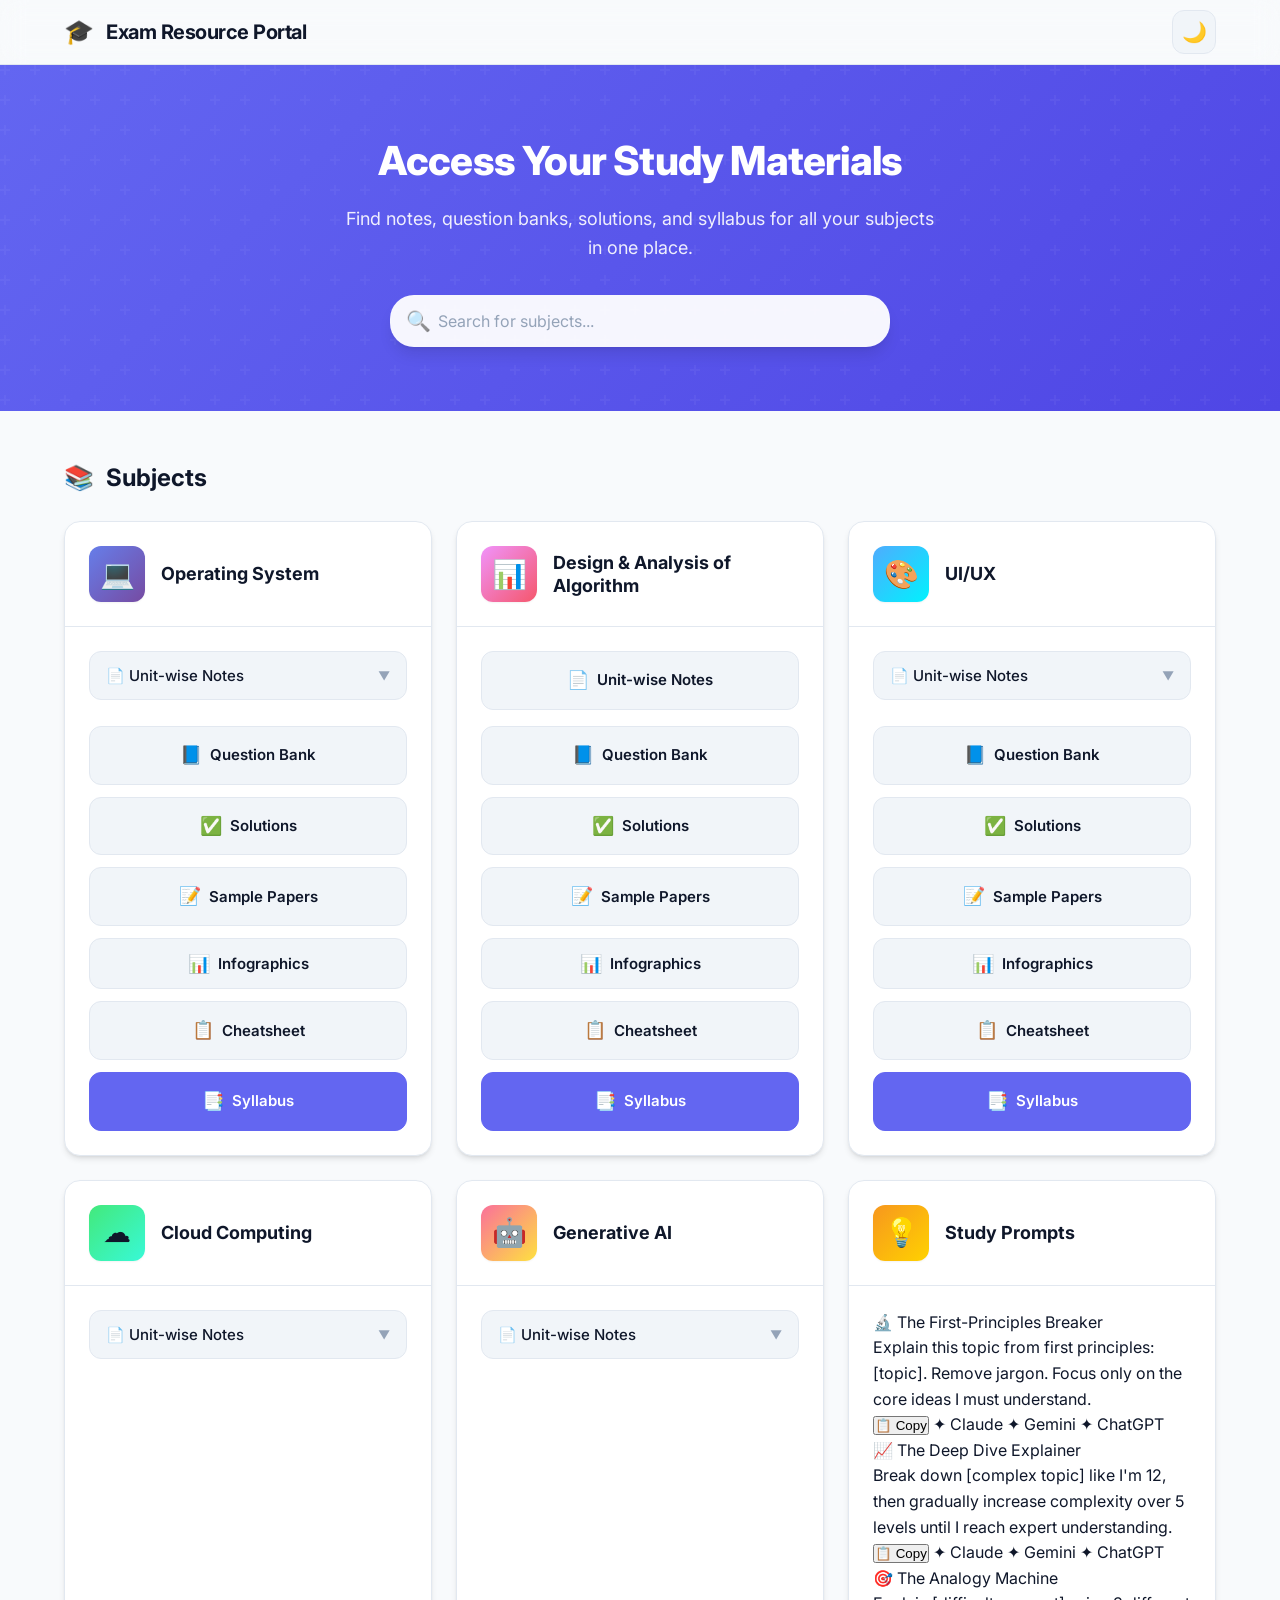
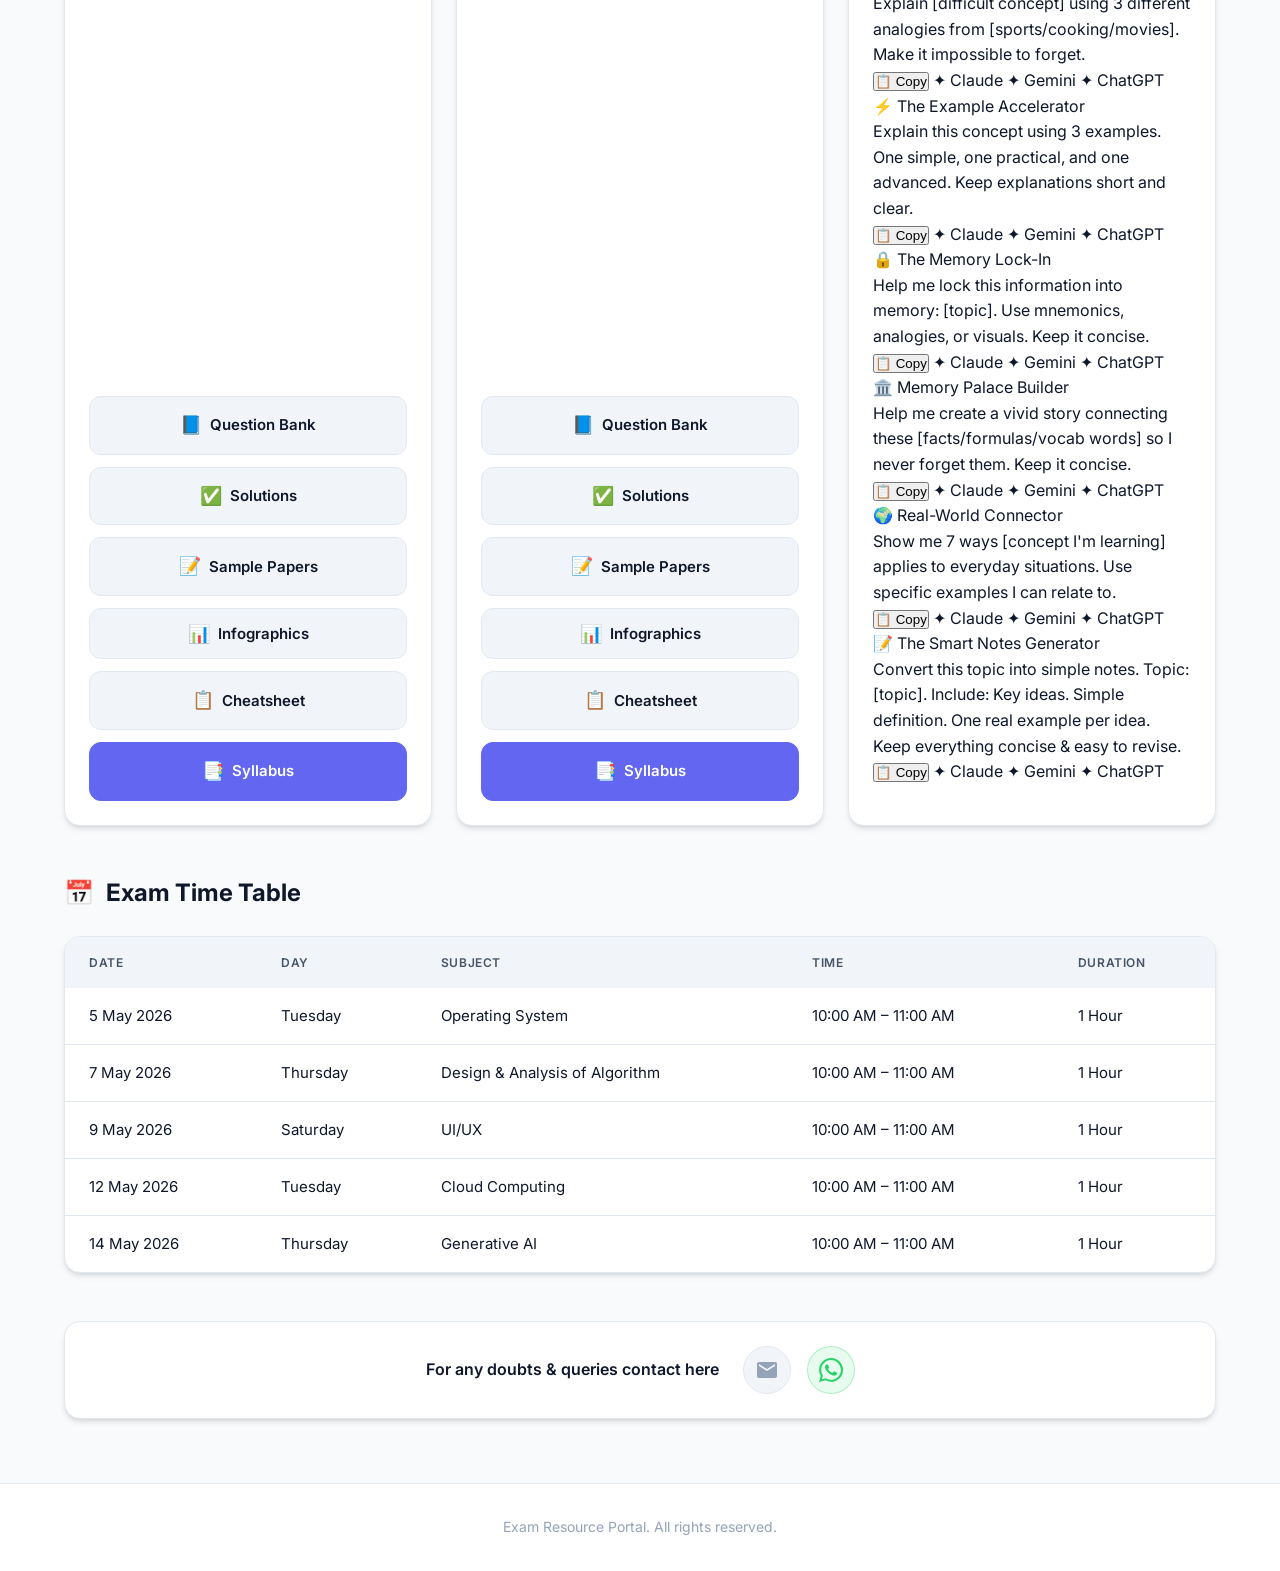
==== commit f74110a4: "Update index.html" ====
--- a/index.html
+++ b/index.html
@@ -4,19 +4,20 @@
     <!-- Google tag (gtag.js) -->
     <script async src="https://www.googletagmanager.com/gtag/js?id=G-FMNZ4J5W1L"></script>
     <script>
-      window.dataLayer = window.dataLayer || [];
-      function gtag(){dataLayer.push(arguments);}
-      gtag('js', new Date());
-      gtag('config', 'G-FMNZ4J5W1L');
+        window.dataLayer = window.dataLayer || [];
+        function gtag(){dataLayer.push(arguments);}
+        gtag('js', new Date());
+        gtag('config', 'G-FMNZ4J5W1L');
     </script>
     <meta charset="UTF-8">
     <meta name="viewport" content="width=device-width, initial-scale=1.0">
     <title>Exam Resource Portal</title>
     <link rel="stylesheet" href="style.css">
     <link href="https://fonts.googleapis.com/css2?family=Inter:wght@300;400;500;600;700&display=swap" rel="stylesheet">
-<base target="_blank">
+    <base target="_blank">
 </head>
 <body>
+
     <!-- Navigation -->
     <nav class="navbar">
         <div class="container nav-container">
@@ -37,7 +38,6 @@
         <div class="container">
             <h1 class="hero-title">Access Your Study Materials</h1>
             <p class="hero-subtitle">Find notes, question banks, solutions, and syllabus for all your subjects in one place.</p>
-
             <div class="search-container">
                 <span class="search-icon">🔍</span>
                 <input type="text" class="search-input" id="searchInput" placeholder="Search for subjects..." autocomplete="off">
@@ -61,9 +61,7 @@
                     <!-- Operating System -->
                     <article class="subject-card" data-subject="Operating System">
                         <div class="card-header">
-                            <div class="card-icon" style="background: linear-gradient(135deg, #667eea 0%, #764ba2 100%);">
-                                💻
-                            </div>
+                            <div class="card-icon" style="background: linear-gradient(135deg, #667eea 0%, #764ba2 100%);">💻</div>
                             <h3 class="card-title">Operating System</h3>
                         </div>
                         <div class="card-body">
@@ -73,46 +71,19 @@
                                     <span class="dropdown-arrow">▼</span>
                                 </button>
                                 <div class="dropdown-menu">
-                                    <a href="https://drive.google.com/file/d/1qBLNcSwSziQlmcyKF1iRG1-8DoF7hP5V/preview" class="resource-link" target="_blank">
-                                        <span class="link-icon">📄</span>
-                                        <span>Unit 1</span>
-                                    </a>
-                                    <a href="https://drive.google.com/file/d/1DqERydNwQFDofe_TtxA8O2XoRjmhYsTN/preview" class="resource-link" target="_blank">
-                                        <span class="link-icon">📄</span>
-                                        <span>Unit 2</span>
-                                    </a>
-                                    <a href="https://drive.google.com/file/d/1ZEoVX1JftN-TFlbmJFqRCcpRvPLErC0K/preview" class="resource-link" target="_blank">
-                                        <span class="link-icon">📄</span>
-                                        <span>Unit 3</span>
-                                    </a>
-                                    <a href="https://drive.google.com/file/d/1A9YbNXn-3eOzLy7O5HNvKVQDJW7BabB0/preview" class="resource-link" target="_blank">
-                                        <span class="link-icon">📄</span>
-                                        <span>Unit 4</span>
-                                    </a>
-                                </div>
-                            </div>
-
+                                    <a href="https://drive.google.com/file/d/1qBLNcSwSziQlmcyKF1iRG1-8DoF7hP5V/preview" class="resource-link" target="_blank"><span class="link-icon">📄</span><span>Unit 1</span></a>
+                                    <a href="https://drive.google.com/file/d/1DqERydNwQFDofe_TtxA8O2XoRjmhYsTN/preview" class="resource-link" target="_blank"><span class="link-icon">📄</span><span>Unit 2</span></a>
+                                    <a href="https://drive.google.com/file/d/1ZEoVX1JftN-TFlbmJFqRCcpRvPLErC0K/preview" class="resource-link" target="_blank"><span class="link-icon">📄</span><span>Unit 3</span></a>
+                                    <a href="https://drive.google.com/file/d/1A9YbNXn-3eOzLy7O5HNvKVQDJW7BabB0/preview" class="resource-link" target="_blank"><span class="link-icon">📄</span><span>Unit 4</span></a>
+                                </div>
+                            </div>
                             <div class="button-group">
-                                <a href="https://drive.google.com/file/d/1naEOp186TJYGkHqIwtWeJE8G0gqpr4CA/preview" class="btn btn-secondary" target="_blank">
-                                    <span class="btn-icon">📘</span>
-                                    <span>Question Bank</span>
-                                </a>
-                                <a href="https://drive.google.com/file/d/1tVx6E9q3RaKy5y-Pc3A8MKt7WuE6LOk9/preview" class="btn btn-secondary" target="_blank">
-                                    <span class="btn-icon">✅</span>
-                                    <span>Solutions</span>
-                                </a>
-                                <a href="https://drive.google.com/file/d/134ceHTUjL3OGp9yGs4qUu6BEa69Yv40v/preview" class="btn btn-secondary" target="_blank">
-                                    <span class="btn-icon">📝</span>
-                                    <span>Sample Papers</span>
-                                </a>
-                                <button class="btn btn-secondary infographic-toggle" data-subject="os">
-                                    <span class="btn-icon">📊</span>
-                                    <span>Infographics</span>
-                                </button>
-                                <a href="https://drive.google.com/file/d/1rrJrpmGPV1Sia5zUhJmdO0Q4ldQsZ97U/preview" class="btn btn-primary" target="_blank">
-                                    <span class="btn-icon">📑</span>
-                                    <span>Syllabus</span>
-                                </a>
+                                <a href="https://drive.google.com/file/d/1naEOp186TJYGkHqIwtWeJE8G0gqpr4CA/preview" class="btn btn-secondary" target="_blank"><span class="btn-icon">📘</span><span>Question Bank</span></a>
+                                <a href="https://drive.google.com/file/d/1tVx6E9q3RaKy5y-Pc3A8MKt7WuE6LOk9/preview" class="btn btn-secondary" target="_blank"><span class="btn-icon">✅</span><span>Solutions</span></a>
+                                <a href="https://drive.google.com/file/d/134ceHTUjL3OGp9yGs4qUu6BEa69Yv40v/preview" class="btn btn-secondary" target="_blank"><span class="btn-icon">📝</span><span>Sample Papers</span></a>
+                                <button class="btn btn-secondary infographic-toggle" data-subject="os"><span class="btn-icon">📊</span><span>Infographics</span></button>
+                                <a href="os.html" class="btn btn-secondary" target="_blank"><span class="btn-icon">📋</span><span>Cheatsheet</span></a>
+                                <a href="https://drive.google.com/file/d/1rrJrpmGPV1Sia5zUhJmdO0Q4ldQsZ97U/preview" class="btn btn-primary" target="_blank"><span class="btn-icon">📑</span><span>Syllabus</span></a>
                             </div>
                         </div>
                     </article>
@@ -120,38 +91,18 @@
                     <!-- DAA -->
                     <article class="subject-card" data-subject="Design & Analysis of Algorithm">
                         <div class="card-header">
-                            <div class="card-icon" style="background: linear-gradient(135deg, #f093fb 0%, #f5576c 100%);">
-                                📊
-                            </div>
+                            <div class="card-icon" style="background: linear-gradient(135deg, #f093fb 0%, #f5576c 100%);">📊</div>
                             <h3 class="card-title">Design & Analysis of Algorithm</h3>
                         </div>
                         <div class="card-body">
-                            <a href="https://drive.google.com/file/d/1rQ9vcRe7QX8g8gwruizWOGCw6rMChOkY/preview" class="btn btn-secondary" target="_blank">
-                                <span class="btn-icon">📄</span>
-                                <span>Unit-wise Notes</span>
-                            </a>
-
+                            <a href="https://drive.google.com/file/d/1rQ9vcRe7QX8g8gwruizWOGCw6rMChOkY/preview" class="btn btn-secondary" target="_blank"><span class="btn-icon">📄</span><span>Unit-wise Notes</span></a>
                             <div class="button-group">
-                                <a href="https://drive.google.com/file/d/1BgruikRb5Wu0xOxtn16FI7GiD0jKD7fp/preview" class="btn btn-secondary" target="_blank">
-                                    <span class="btn-icon">📘</span>
-                                    <span>Question Bank</span>
-                                </a>
-                                <a href="https://drive.google.com/file/d/15QzdrHWyoZs367U7Ck1Kmgm_AiyHG5FS/preview" class="btn btn-secondary" target="_blank">
-                                    <span class="btn-icon">✅</span>
-                                    <span>Solutions</span>
-                                </a>
-                                <a href="https://drive.google.com/file/d/1EZDx_CFU3zJaC0mjfJHiY7vQnBFAGxQ8/preview" class="btn btn-secondary" target="_blank">
-                                    <span class="btn-icon">📝</span>
-                                    <span>Sample Papers</span>
-                                </a>
-                                <button class="btn btn-secondary infographic-toggle" data-subject="daa">
-                                    <span class="btn-icon">📊</span>
-                                    <span>Infographics</span>
-                                </button>
-                                <a href="https://drive.google.com/file/d/1S8pnhZZjOAnTohxnZZ1bMlI0iSiMzF0w/preview" class="btn btn-primary" target="_blank">
-                                    <span class="btn-icon">📑</span>
-                                    <span>Syllabus</span>
-                                </a>
+                                <a href="https://drive.google.com/file/d/1BgruikRb5Wu0xOxtn16FI7GiD0jKD7fp/preview" class="btn btn-secondary" target="_blank"><span class="btn-icon">📘</span><span>Question Bank</span></a>
+                                <a href="https://drive.google.com/file/d/15QzdrHWyoZs367U7Ck1Kmgm_AiyHG5FS/preview" class="btn btn-secondary" target="_blank"><span class="btn-icon">✅</span><span>Solutions</span></a>
+                                <a href="https://drive.google.com/file/d/1EZDx_CFU3zJaC0mjfJHiY7vQnBFAGxQ8/preview" class="btn btn-secondary" target="_blank"><span class="btn-icon">📝</span><span>Sample Papers</span></a>
+                                <button class="btn btn-secondary infographic-toggle" data-subject="daa"><span class="btn-icon">📊</span><span>Infographics</span></button>
+                                <a href="daa.html" class="btn btn-secondary" target="_blank"><span class="btn-icon">📋</span><span>Cheatsheet</span></a>
+                                <a href="https://drive.google.com/file/d/1S8pnhZZjOAnTohxnZZ1bMlI0iSiMzF0w/preview" class="btn btn-primary" target="_blank"><span class="btn-icon">📑</span><span>Syllabus</span></a>
                             </div>
                         </div>
                     </article>
@@ -159,9 +110,7 @@
                     <!-- UI/UX -->
                     <article class="subject-card" data-subject="UI/UX">
                         <div class="card-header">
-                            <div class="card-icon" style="background: linear-gradient(135deg, #4facfe 0%, #00f2fe 100%);">
-                                🎨
-                            </div>
+                            <div class="card-icon" style="background: linear-gradient(135deg, #4facfe 0%, #00f2fe 100%);">🎨</div>
                             <h3 class="card-title">UI/UX</h3>
                         </div>
                         <div class="card-body">
@@ -171,46 +120,19 @@
                                     <span class="dropdown-arrow">▼</span>
                                 </button>
                                 <div class="dropdown-menu">
-                                    <a href="https://drive.google.com/file/d/1mvd0mEPiDMEg5RdM0u_bgumtXw63v1ov/preview" class="resource-link" target="_blank">
-                                        <span class="link-icon">📄</span>
-                                        <span>Unit 1</span>
-                                    </a>
-                                    <a href="https://drive.google.com/file/d/1cOduutL92Cxf3RlZkR8mJ67iZ7WJfOxt/preview" class="resource-link" target="_blank">
-                                        <span class="link-icon">📄</span>
-                                        <span>Unit 2</span>
-                                    </a>
-                                    <a href="https://drive.google.com/file/d/1P9cjgagsol3yot4ii09o4KprDkn0g9l7/preview" class="resource-link" target="_blank">
-                                        <span class="link-icon">📄</span>
-                                        <span>Unit 3</span>
-                                    </a>
-                                    <a href="https://drive.google.com/file/d/1qfdOqlSZx1Stia6fX6IZ2fKiBQWFRDVo/preview" class="resource-link" target="_blank">
-                                        <span class="link-icon">📄</span>
-                                        <span>Unit 4</span>
-                                    </a>
-                                </div>
-                            </div>
-
+                                    <a href="https://drive.google.com/file/d/1mvd0mEPiDMEg5RdM0u_bgumtXw63v1ov/preview" class="resource-link" target="_blank"><span class="link-icon">📄</span><span>Unit 1</span></a>
+                                    <a href="https://drive.google.com/file/d/1cOduutL92Cxf3RlZkR8mJ67iZ7WJfOxt/preview" class="resource-link" target="_blank"><span class="link-icon">📄</span><span>Unit 2</span></a>
+                                    <a href="https://drive.google.com/file/d/1P9cjgagsol3yot4ii09o4KprDkn0g9l7/preview" class="resource-link" target="_blank"><span class="link-icon">📄</span><span>Unit 3</span></a>
+                                    <a href="https://drive.google.com/file/d/1qfdOqlSZx1Stia6fX6IZ2fKiBQWFRDVo/preview" class="resource-link" target="_blank"><span class="link-icon">📄</span><span>Unit 4</span></a>
+                                </div>
+                            </div>
                             <div class="button-group">
-                                <a href="https://drive.google.com/file/d/1c1IVIcWFGTuxfuwjE4sZxWdsb_MACv3w/preview" class="btn btn-secondary" target="_blank">
-                                    <span class="btn-icon">📘</span>
-                                    <span>Question Bank</span>
-                                </a>
-                                <a href="https://drive.google.com/file/d/1pwBEPBQnZelrR1LXViNbpR8FM9Q3eU11/preview" class="btn btn-secondary" target="_blank">
-                                    <span class="btn-icon">✅</span>
-                                    <span>Solutions</span>
-                                </a>
-                                <a href="https://drive.google.com/file/d/1vFzjvOqs6tvPvvBGF4tqtWQjvlliSc3C/preview" class="btn btn-secondary" target="_blank">
-                                    <span class="btn-icon">📝</span>
-                                    <span>Sample Papers</span>
-                                </a>
-                                <button class="btn btn-secondary infographic-toggle" data-subject="uiux">
-                                    <span class="btn-icon">📊</span>
-                                    <span>Infographics</span>
-                                </button>
-                                <a href="https://drive.google.com/file/d/1UYwMuyuE4QdBe-cg3pK38alJq1p9ZIda/preview" class="btn btn-primary" target="_blank">
-                                    <span class="btn-icon">📑</span>
-                                    <span>Syllabus</span>
-                                </a>
+                                <a href="https://drive.google.com/file/d/1c1IVIcWFGTuxfuwjE4sZxWdsb_MACv3w/preview" class="btn btn-secondary" target="_blank"><span class="btn-icon">📘</span><span>Question Bank</span></a>
+                                <a href="https://drive.google.com/file/d/1pwBEPBQnZelrR1LXViNbpR8FM9Q3eU11/preview" class="btn btn-secondary" target="_blank"><span class="btn-icon">✅</span><span>Solutions</span></a>
+                                <a href="https://drive.google.com/file/d/1vFzjvOqs6tvPvvBGF4tqtWQjvlliSc3C/preview" class="btn btn-secondary" target="_blank"><span class="btn-icon">📝</span><span>Sample Papers</span></a>
+                                <button class="btn btn-secondary infographic-toggle" data-subject="uiux"><span class="btn-icon">📊</span><span>Infographics</span></button>
+                                <a href="uiux.html" class="btn btn-secondary" target="_blank"><span class="btn-icon">📋</span><span>Cheatsheet</span></a>
+                                <a href="https://drive.google.com/file/d/1UYwMuyuE4QdBe-cg3pK38alJq1p9ZIda/preview" class="btn btn-primary" target="_blank"><span class="btn-icon">📑</span><span>Syllabus</span></a>
                             </div>
                         </div>
                     </article>
@@ -218,9 +140,7 @@
                     <!-- Cloud Computing -->
                     <article class="subject-card" data-subject="Cloud Computing">
                         <div class="card-header">
-                            <div class="card-icon" style="background: linear-gradient(135deg, #43e97b 0%, #38f9d7 100%);">
-                                ☁️
-                            </div>
+                            <div class="card-icon" style="background: linear-gradient(135deg, #43e97b 0%, #38f9d7 100%);">☁</div>
                             <h3 class="card-title">Cloud Computing</h3>
                         </div>
                         <div class="card-body">
@@ -230,46 +150,19 @@
                                     <span class="dropdown-arrow">▼</span>
                                 </button>
                                 <div class="dropdown-menu">
-                                    <a href="https://drive.google.com/file/d/1syIYdTBe2_8f8Obx7R77wxget97NxIKN/preview" class="resource-link" target="_blank">
-                                        <span class="link-icon">📄</span>
-                                        <span>Unit 1</span>
-                                    </a>
-                                    <a href="https://drive.google.com/file/d/1r1S5cNUG5yiM63c43rR6p4UjctWPLqHZ/preview" class="resource-link" target="_blank">
-                                        <span class="link-icon">📄</span>
-                                        <span>Unit 2</span>
-                                    </a>
-                                    <a href="https://drive.google.com/file/d/1wP0o70Rz5anJE9IybmWDpl-GX9CWCKpz/preview" class="resource-link" target="_blank">
-                                        <span class="link-icon">📄</span>
-                                        <span>Unit 3</span>
-                                    </a>
-                                    <a href="https://drive.google.com/file/d/1GTzR2nLWOl-MaEPl2_GDXg5puB8sdxV0/preview" class="resource-link" target="_blank">
-                                        <span class="link-icon">📄</span>
-                                        <span>Unit 4</span>
-                                    </a>
-                                </div>
-                            </div>
-
+                                    <a href="https://drive.google.com/file/d/1syIYdTBe2_8f8Obx7R77wxget97NxIKN/preview" class="resource-link" target="_blank"><span class="link-icon">📄</span><span>Unit 1</span></a>
+                                    <a href="https://drive.google.com/file/d/1r1S5cNUG5yiM63c43rR6p4UjctWPLqHZ/preview" class="resource-link" target="_blank"><span class="link-icon">📄</span><span>Unit 2</span></a>
+                                    <a href="https://drive.google.com/file/d/1wP0o70Rz5anJE9IybmWDpl-GX9CWCKpz/preview" class="resource-link" target="_blank"><span class="link-icon">📄</span><span>Unit 3</span></a>
+                                    <a href="https://drive.google.com/file/d/1GTzR2nLWOl-MaEPl2_GDXg5puB8sdxV0/preview" class="resource-link" target="_blank"><span class="link-icon">📄</span><span>Unit 4</span></a>
+                                </div>
+                            </div>
                             <div class="button-group">
-                                <a href="https://drive.google.com/file/d/1rDDkhBsSyZhQ5JeNT-VAQ8xn5tfGB3Ez/preview" class="btn btn-secondary" target="_blank">
-                                    <span class="btn-icon">📘</span>
-                                    <span>Question Bank</span>
-                                </a>
-                                <a href="https://drive.google.com/file/d/1tSKJT4pPQDE2JWocUkkYiLE8LFLAWtfz/preview" class="btn btn-secondary" target="_blank">
-                                    <span class="btn-icon">✅</span>
-                                    <span>Solutions</span>
-                                </a>
-                                <a href="https://drive.google.com/file/d/19C9gTBCvHDgrw1rwnem4a9REXk0bfkhZ/preview" class="btn btn-secondary" target="_blank">
-                                    <span class="btn-icon">📝</span>
-                                    <span>Sample Papers</span>
-                                </a>
-                                <button class="btn btn-secondary infographic-toggle" data-subject="cc">
-                                    <span class="btn-icon">📊</span>
-                                    <span>Infographics</span>
-                                </button>
-                                <a href="https://drive.google.com/file/d/1lVsGHuctWHk9d8ps0l2xHmAwJcooGmeb/preview" class="btn btn-primary" target="_blank">
-                                    <span class="btn-icon">📑</span>
-                                    <span>Syllabus</span>
-                                </a>
+                                <a href="https://drive.google.com/file/d/1rDDkhBsSyZhQ5JeNT-VAQ8xn5tfGB3Ez/preview" class="btn btn-secondary" target="_blank"><span class="btn-icon">📘</span><span>Question Bank</span></a>
+                                <a href="https://drive.google.com/file/d/1tSKJT4pPQDE2JWocUkkYiLE8LFLAWtfz/preview" class="btn btn-secondary" target="_blank"><span class="btn-icon">✅</span><span>Solutions</span></a>
+                                <a href="https://drive.google.com/file/d/19C9gTBCvHDgrw1rwnem4a9REXk0bfkhZ/preview" class="btn btn-secondary" target="_blank"><span class="btn-icon">📝</span><span>Sample Papers</span></a>
+                                <button class="btn btn-secondary infographic-toggle" data-subject="cc"><span class="btn-icon">📊</span><span>Infographics</span></button>
+                                <a href="cc.html" class="btn btn-secondary" target="_blank"><span class="btn-icon">📋</span><span>Cheatsheet</span></a>
+                                <a href="https://drive.google.com/file/d/1lVsGHuctWHk9d8ps0l2xHmAwJcooGmeb/preview" class="btn btn-primary" target="_blank"><span class="btn-icon">📑</span><span>Syllabus</span></a>
                             </div>
                         </div>
                     </article>
@@ -277,9 +170,7 @@
                     <!-- Generative AI -->
                     <article class="subject-card" data-subject="Generative AI">
                         <div class="card-header">
-                            <div class="card-icon" style="background: linear-gradient(135deg, #fa709a 0%, #fee140 100%);">
-                                🤖
-                            </div>
+                            <div class="card-icon" style="background: linear-gradient(135deg, #fa709a 0%, #fee140 100%);">🤖</div>
                             <h3 class="card-title">Generative AI</h3>
                         </div>
                         <div class="card-body">
@@ -289,47 +180,136 @@
                                     <span class="dropdown-arrow">▼</span>
                                 </button>
                                 <div class="dropdown-menu">
-                                    <a href="https://drive.google.com/file/d/1jAsbcBA65jmbFAb4DckmC3SQzIbjGVLx/preview" target="_blank">
-                                        <span class="link-icon">📄</span>
-                                        <span>Unit 1</span>
-                                    </a>
-                                    <a href="https://drive.google.com/file/d/1w4_Qh7VOyq3fpcLEwmj7Ia7qJP-qqFq_/preview" target="_blank">
-                                        <span class="link-icon">📄</span>
-                                        <span>Unit 2</span>
-                                    </a>
-                                    <a href="https://drive.google.com/file/d/1_0GqTZyaj8tyrV0V1QOylUDD4IA_dGGN/preview" target="_blank">
-                                        <span class="link-icon">📄</span>
-                                        <span>Unit 3</span>
-                                    </a>
-                                    <a href="https://drive.google.com/file/d/1r2ayUkvW7SDusP-R6yFIVX7hyfQIGA96/preview" target="_blank">
-                                        <span class="link-icon">📄</span>
-                                        <span>Unit 4</span>
-                                    </a>
-                                </div>
-                            </div>
-
+                                    <a href="https://drive.google.com/file/d/1jAsbcBA65jmbFAb4DckmC3SQzIbjGVLx/preview" target="_blank"><span class="link-icon">📄</span><span>Unit 1</span></a>
+                                    <a href="https://drive.google.com/file/d/1w4_Qh7VOyq3fpcLEwmj7Ia7qJP-qqFq_/preview" target="_blank"><span class="link-icon">📄</span><span>Unit 2</span></a>
+                                    <a href="https://drive.google.com/file/d/1_0GqTZyaj8tyrV0V1QOylUDD4IA_dGGN/preview" target="_blank"><span class="link-icon">📄</span><span>Unit 3</span></a>
+                                    <a href="https://drive.google.com/file/d/1r2ayUkvW7SDusP-R6yFIVX7hyfQIGA96/preview" target="_blank"><span class="link-icon">📄</span><span>Unit 4</span></a>
+                                </div>
+                            </div>
                             <div class="button-group">
-                                <a href="https://drive.google.com/file/d/1yCnRD5_dH8tJy_MD7UJ8C9r9qJbkaSmV/preview" class="btn btn-secondary" target="_blank">
-                                    <span class="btn-icon">📘</span>
-                                    <span>Question Bank</span>
-                                </a>
-                                <a href="https://drive.google.com/file/d/1Pllleo3NQCvB7i8yXaNH1I-0pj-rKgvn/preview" class="btn btn-secondary" target="_blank">
-                                    <span class="btn-icon">✅</span>
-                                    <span>Solutions</span>
-                                </a>
-                                <a href="https://drive.google.com/file/d/1NSgP0SVC_n988mlzf8cDOJB2N5RjkYWu/preview" class="btn btn-secondary" target="_blank">
-                                    <span class="btn-icon">📝</span>
-                                    <span>Sample Papers</span>
-                                </a>
-                                <button class="btn btn-secondary infographic-toggle" data-subject="genai">
-                                    <span class="btn-icon">📊</span>
-                                    <span>Infographics</span>
-                                </button>
-                                <a href="https://drive.google.com/file/d/1Jb_QWieI5DXBHeTJOgoMiRlCghjNQClA/preview" class="btn btn-primary" target="_blank">
-                                    <span class="btn-icon">📑</span>
-                                    <span>Syllabus</span>
-                                </a>
-                            </div>
+                                <a href="https://drive.google.com/file/d/1yCnRD5_dH8tJy_MD7UJ8C9r9qJbkaSmV/preview" class="btn btn-secondary" target="_blank"><span class="btn-icon">📘</span><span>Question Bank</span></a>
+                                <a href="https://drive.google.com/file/d/1Pllleo3NQCvB7i8yXaNH1I-0pj-rKgvn/preview" class="btn btn-secondary" target="_blank"><span class="btn-icon">✅</span><span>Solutions</span></a>
+                                <a href="https://drive.google.com/file/d/1NSgP0SVC_n988mlzf8cDOJB2N5RjkYWu/preview" class="btn btn-secondary" target="_blank"><span class="btn-icon">📝</span><span>Sample Papers</span></a>
+                                <button class="btn btn-secondary infographic-toggle" data-subject="genai"><span class="btn-icon">📊</span><span>Infographics</span></button>
+                                <a href="genai.html" class="btn btn-secondary" target="_blank"><span class="btn-icon">📋</span><span>Cheatsheet</span></a>
+                                <a href="https://drive.google.com/file/d/1Jb_QWieI5DXBHeTJOgoMiRlCghjNQClA/preview" class="btn btn-primary" target="_blank"><span class="btn-icon">📑</span><span>Syllabus</span></a>
+                            </div>
+                        </div>
+                    </article>
+
+                    <!-- Study Prompts Card (6th card in grid) -->
+                    <article class="subject-card study-prompts-card">
+                        <div class="card-header">
+                            <div class="card-icon" style="background: linear-gradient(135deg, #f7971e 0%, #ffd200 100%);">💡</div>
+                            <h3 class="card-title">Study Prompts</h3>
+                        </div>
+                        <div class="card-body prompts-card-body">
+
+                            <div class="prompts-scroll-area" id="promptsScrollArea">
+
+                                <!-- Prompt 1 -->
+                                <div class="prompt-item">
+                                    <div class="prompt-item-title">🔬 The First-Principles Breaker</div>
+                                    <div class="prompt-item-text">Explain this topic from first principles: [topic]. Remove jargon. Focus only on the core ideas I must understand.</div>
+                                    <div class="prompt-item-actions">
+                                        <button class="prompt-copy-btn" onclick="copyPromptItem(this)">📋 Copy</button>
+                                        <a class="llm-btn llm-btn-claude" href="https://claude.ai/new" target="_blank" onclick="copyForLLM(this)">✦ Claude</a>
+                                        <a class="llm-btn llm-btn-gemini" href="https://gemini.google.com/app" target="_blank" onclick="copyForLLM(this)">✦ Gemini</a>
+                                        <a class="llm-btn llm-btn-chatgpt" href="https://chatgpt.com/" target="_blank" onclick="copyForLLM(this)">✦ ChatGPT</a>
+                                    </div>
+                                </div>
+
+                                <!-- Prompt 2 -->
+                                <div class="prompt-item">
+                                    <div class="prompt-item-title">📈 The Deep Dive Explainer</div>
+                                    <div class="prompt-item-text">Break down [complex topic] like I'm 12, then gradually increase complexity over 5 levels until I reach expert understanding.</div>
+                                    <div class="prompt-item-actions">
+                                        <button class="prompt-copy-btn" onclick="copyPromptItem(this)">📋 Copy</button>
+                                        <a class="llm-btn llm-btn-claude" href="https://claude.ai/new" target="_blank" onclick="copyForLLM(this)">✦ Claude</a>
+                                        <a class="llm-btn llm-btn-gemini" href="https://gemini.google.com/app" target="_blank" onclick="copyForLLM(this)">✦ Gemini</a>
+                                        <a class="llm-btn llm-btn-chatgpt" href="https://chatgpt.com/" target="_blank" onclick="copyForLLM(this)">✦ ChatGPT</a>
+                                    </div>
+                                </div>
+
+                                <!-- Prompt 3 -->
+                                <div class="prompt-item">
+                                    <div class="prompt-item-title">🎯 The Analogy Machine</div>
+                                    <div class="prompt-item-text">Explain [difficult concept] using 3 different analogies from [sports/cooking/movies]. Make it impossible to forget.</div>
+                                    <div class="prompt-item-actions">
+                                        <button class="prompt-copy-btn" onclick="copyPromptItem(this)">📋 Copy</button>
+                                        <a class="llm-btn llm-btn-claude" href="https://claude.ai/new" target="_blank" onclick="copyForLLM(this)">✦ Claude</a>
+                                        <a class="llm-btn llm-btn-gemini" href="https://gemini.google.com/app" target="_blank" onclick="copyForLLM(this)">✦ Gemini</a>
+                                        <a class="llm-btn llm-btn-chatgpt" href="https://chatgpt.com/" target="_blank" onclick="copyForLLM(this)">✦ ChatGPT</a>
+                                    </div>
+                                </div>
+
+                                <!-- Prompt 4 -->
+                                <div class="prompt-item">
+                                    <div class="prompt-item-title">⚡ The Example Accelerator</div>
+                                    <div class="prompt-item-text">Explain this concept using 3 examples. One simple, one practical, and one advanced. Keep explanations short and clear.</div>
+                                    <div class="prompt-item-actions">
+                                        <button class="prompt-copy-btn" onclick="copyPromptItem(this)">📋 Copy</button>
+                                        <a class="llm-btn llm-btn-claude" href="https://claude.ai/new" target="_blank" onclick="copyForLLM(this)">✦ Claude</a>
+                                        <a class="llm-btn llm-btn-gemini" href="https://gemini.google.com/app" target="_blank" onclick="copyForLLM(this)">✦ Gemini</a>
+                                        <a class="llm-btn llm-btn-chatgpt" href="https://chatgpt.com/" target="_blank" onclick="copyForLLM(this)">✦ ChatGPT</a>
+                                    </div>
+                                </div>
+
+                                <!-- Prompt 5 -->
+                                <div class="prompt-item">
+                                    <div class="prompt-item-title">🔒 The Memory Lock-In</div>
+                                    <div class="prompt-item-text">Help me lock this information into memory: [topic]. Use mnemonics, analogies, or visuals. Keep it concise.</div>
+                                    <div class="prompt-item-actions">
+                                        <button class="prompt-copy-btn" onclick="copyPromptItem(this)">📋 Copy</button>
+                                        <a class="llm-btn llm-btn-claude" href="https://claude.ai/new" target="_blank" onclick="copyForLLM(this)">✦ Claude</a>
+                                        <a class="llm-btn llm-btn-gemini" href="https://gemini.google.com/app" target="_blank" onclick="copyForLLM(this)">✦ Gemini</a>
+                                        <a class="llm-btn llm-btn-chatgpt" href="https://chatgpt.com/" target="_blank" onclick="copyForLLM(this)">✦ ChatGPT</a>
+                                    </div>
+                                </div>
+
+                                <!-- Prompt 6 -->
+                                <div class="prompt-item">
+                                    <div class="prompt-item-title">🏛️ Memory Palace Builder</div>
+                                    <div class="prompt-item-text">Help me create a vivid story connecting these [facts/formulas/vocab words] so I never forget them. Keep it concise.</div>
+                                    <div class="prompt-item-actions">
+                                        <button class="prompt-copy-btn" onclick="copyPromptItem(this)">📋 Copy</button>
+                                        <a class="llm-btn llm-btn-claude" href="https://claude.ai/new" target="_blank" onclick="copyForLLM(this)">✦ Claude</a>
+                                        <a class="llm-btn llm-btn-gemini" href="https://gemini.google.com/app" target="_blank" onclick="copyForLLM(this)">✦ Gemini</a>
+                                        <a class="llm-btn llm-btn-chatgpt" href="https://chatgpt.com/" target="_blank" onclick="copyForLLM(this)">✦ ChatGPT</a>
+                                    </div>
+                                </div>
+
+                                <!-- Prompt 7 -->
+                                <div class="prompt-item">
+                                    <div class="prompt-item-title">🌍 Real-World Connector</div>
+                                    <div class="prompt-item-text">Show me 7 ways [concept I'm learning] applies to everyday situations. Use specific examples I can relate to.</div>
+                                    <div class="prompt-item-actions">
+                                        <button class="prompt-copy-btn" onclick="copyPromptItem(this)">📋 Copy</button>
+                                        <a class="llm-btn llm-btn-claude" href="https://claude.ai/new" target="_blank" onclick="copyForLLM(this)">✦ Claude</a>
+                                        <a class="llm-btn llm-btn-gemini" href="https://gemini.google.com/app" target="_blank" onclick="copyForLLM(this)">✦ Gemini</a>
+                                        <a class="llm-btn llm-btn-chatgpt" href="https://chatgpt.com/" target="_blank" onclick="copyForLLM(this)">✦ ChatGPT</a>
+                                    </div>
+                                </div>
+
+                                <!-- Prompt 8 -->
+                                <div class="prompt-item">
+                                    <div class="prompt-item-title">📝 The Smart Notes Generator</div>
+                                    <div class="prompt-item-text">Convert this topic into simple notes. Topic: [topic]. Include: Key ideas. Simple definition. One real example per idea. Keep everything concise & easy to revise.</div>
+                                    <div class="prompt-item-actions">
+                                        <button class="prompt-copy-btn" onclick="copyPromptItem(this)">📋 Copy</button>
+                                        <a class="llm-btn llm-btn-claude" href="https://claude.ai/new" target="_blank" onclick="copyForLLM(this)">✦ Claude</a>
+                                        <a class="llm-btn llm-btn-gemini" href="https://gemini.google.com/app" target="_blank" onclick="copyForLLM(this)">✦ Gemini</a>
+                                        <a class="llm-btn llm-btn-chatgpt" href="https://chatgpt.com/" target="_blank" onclick="copyForLLM(this)">✦ ChatGPT</a>
+                                    </div>
+                                </div>
+
+                            </div><!-- end prompts-scroll-area -->
+
+                            <!-- Custom scrollbar slider on right -->
+                            <div class="prompts-scrollbar-track" id="scrollTrack">
+                                <div class="prompts-scrollbar-thumb" id="scrollThumb"></div>
+                            </div>
+
                         </div>
                     </article>
 
@@ -343,8 +323,7 @@
                 </div>
             </section>
 
-
-                        <!-- Exam Time Table Section -->
+            <!-- Exam Time Table Section -->
             <section class="section timetable-section">
                 <div class="section-header">
                     <span class="section-icon">📅</span>
@@ -405,7 +384,7 @@
             <!-- Contact Section -->
             <section class="section contact-section">
                 <div class="contact-card">
-                    <div class="contact-text">For any doubts & queries contact here</div>
+                    <div class="contact-text">For any doubts &amp; queries contact here</div>
                     <div class="contact-icons">
                         <a href="mailto:arman.tamboli23@pccoepune.org" class="contact-icon-link email-link" aria-label="Email">
                             <svg class="contact-svg-icon" viewBox="0 0 24 24" fill="none" xmlns="http://www.w3.org/2000/svg">
@@ -421,25 +400,27 @@
                 </div>
             </section>
 
-        <!-- Infographic Modal Overlay -->
+        </div>
+    </main>
+
+    <!-- Infographic Modal Overlay -->
     <div class="infographic-modal" id="infographicModal">
         <div class="modal-backdrop"></div>
         <div class="modal-content">
             <button class="modal-close" id="modalClose">&times;</button>
             <h3 class="modal-title" id="modalTitle">Subject Infographics</h3>
-            <div class="modal-images" id="modalImages">
-                <!-- Images injected by JS -->
-            </div>
+            <div class="modal-images" id="modalImages"></div>
         </div>
     </div>
 
     <!-- Footer -->
     <footer class="footer">
         <div class="container">
-            <p> Exam Resource Portal. All rights reserved.</p>
+            <p>Exam Resource Portal. All rights reserved.</p>
         </div>
     </footer>
 
     <script src="script.js"></script>
+
 </body>
 </html>
